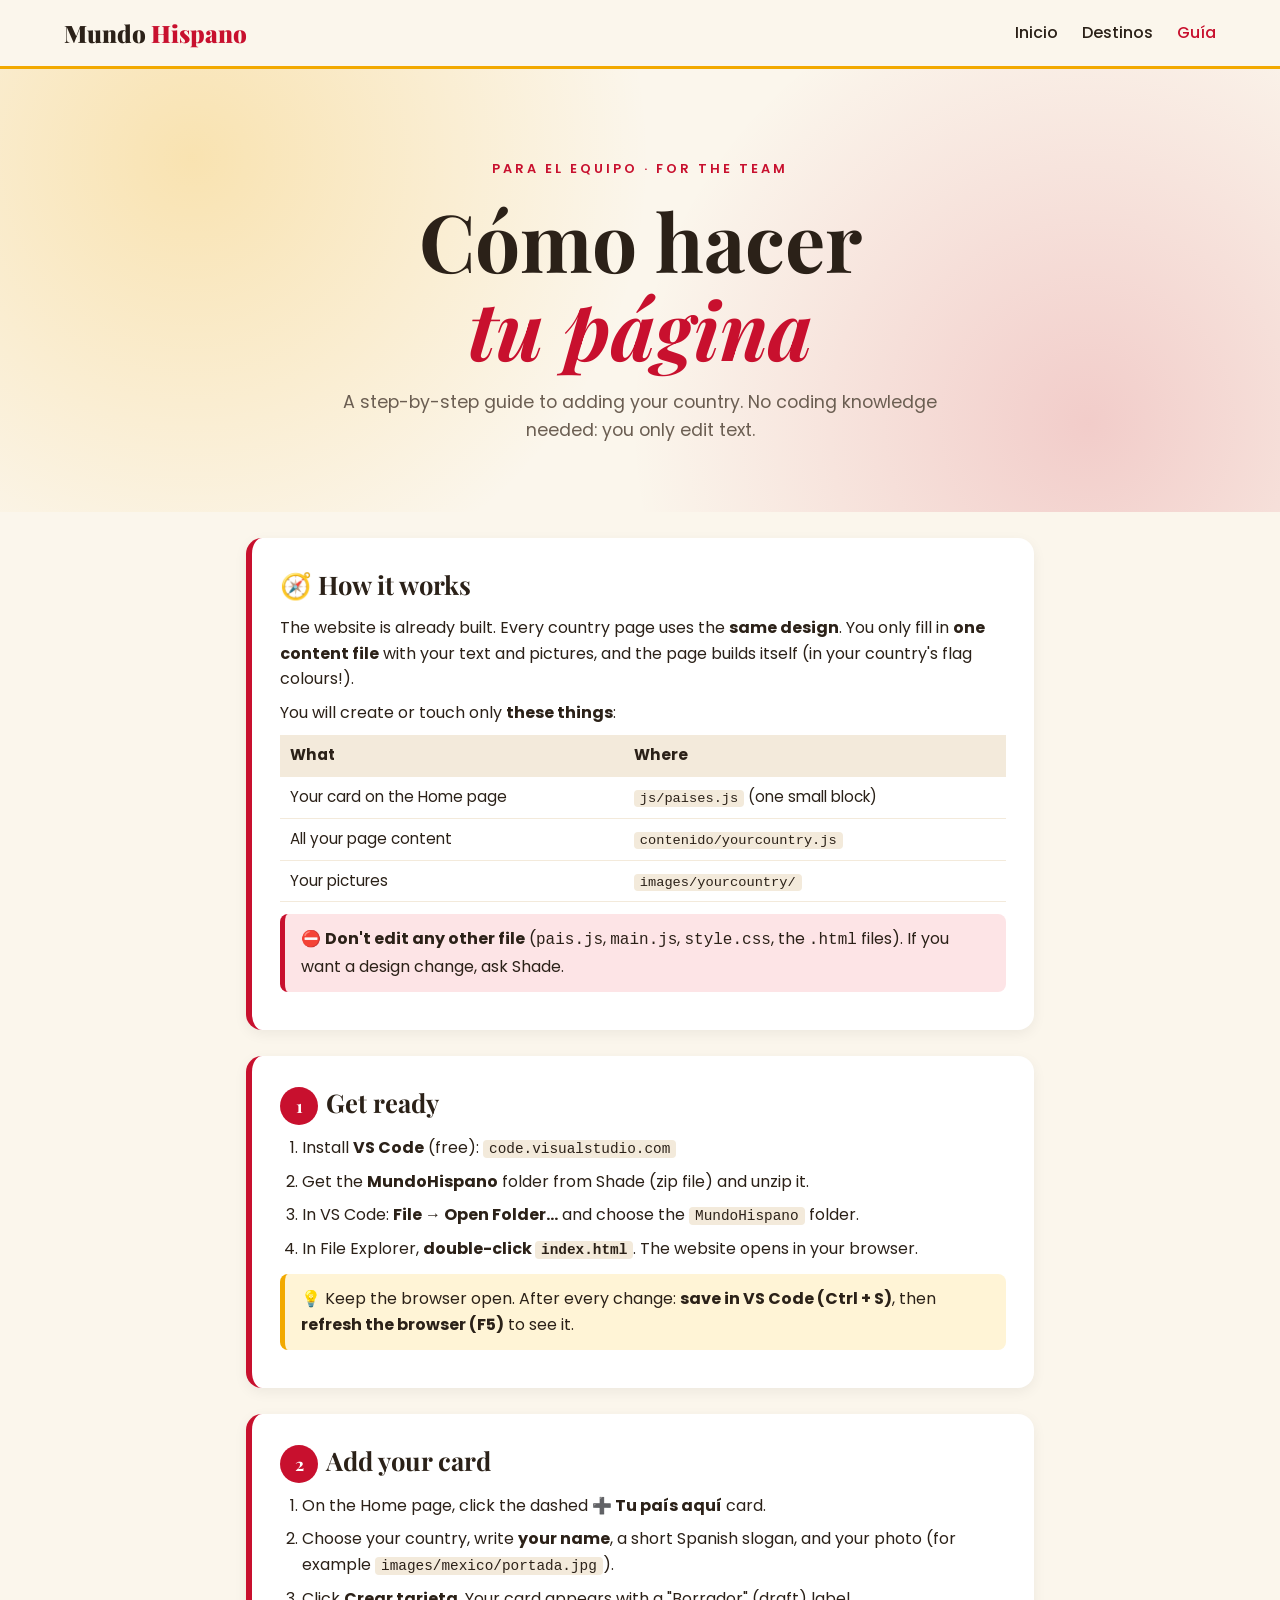
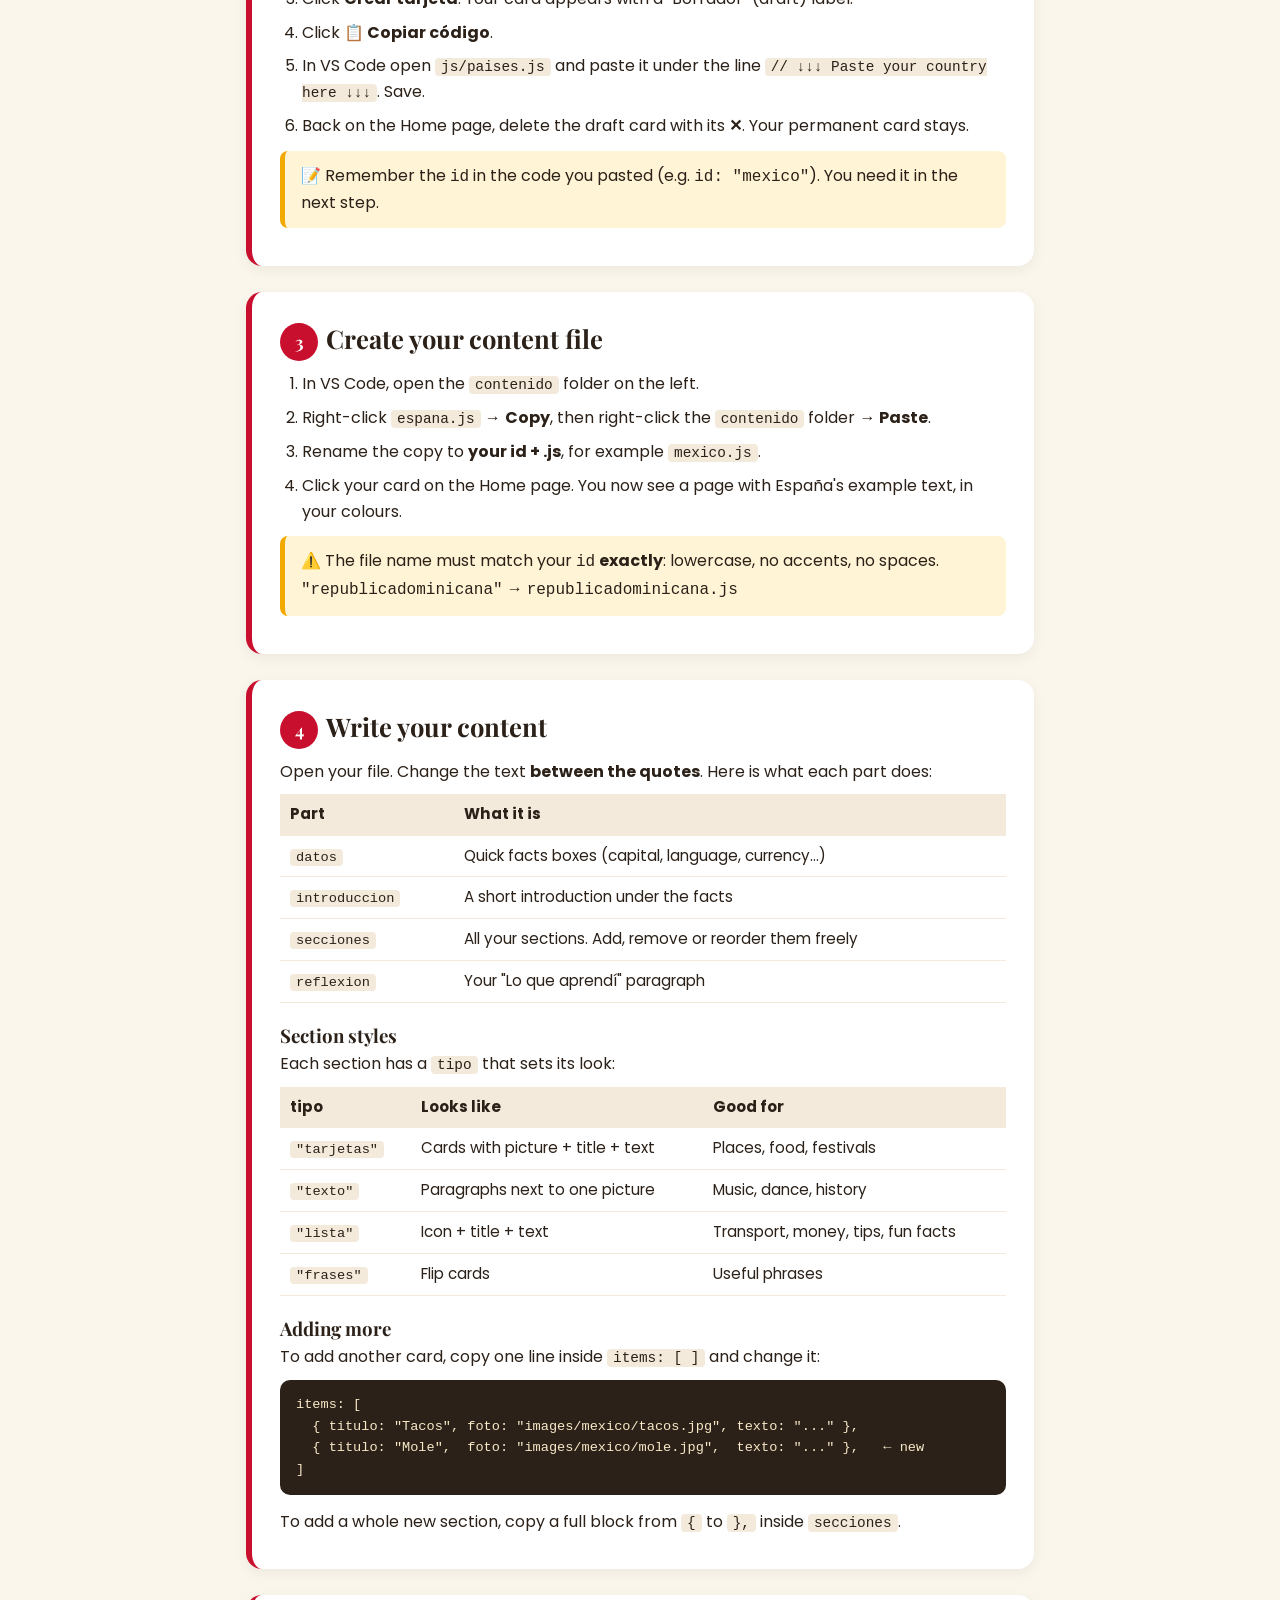
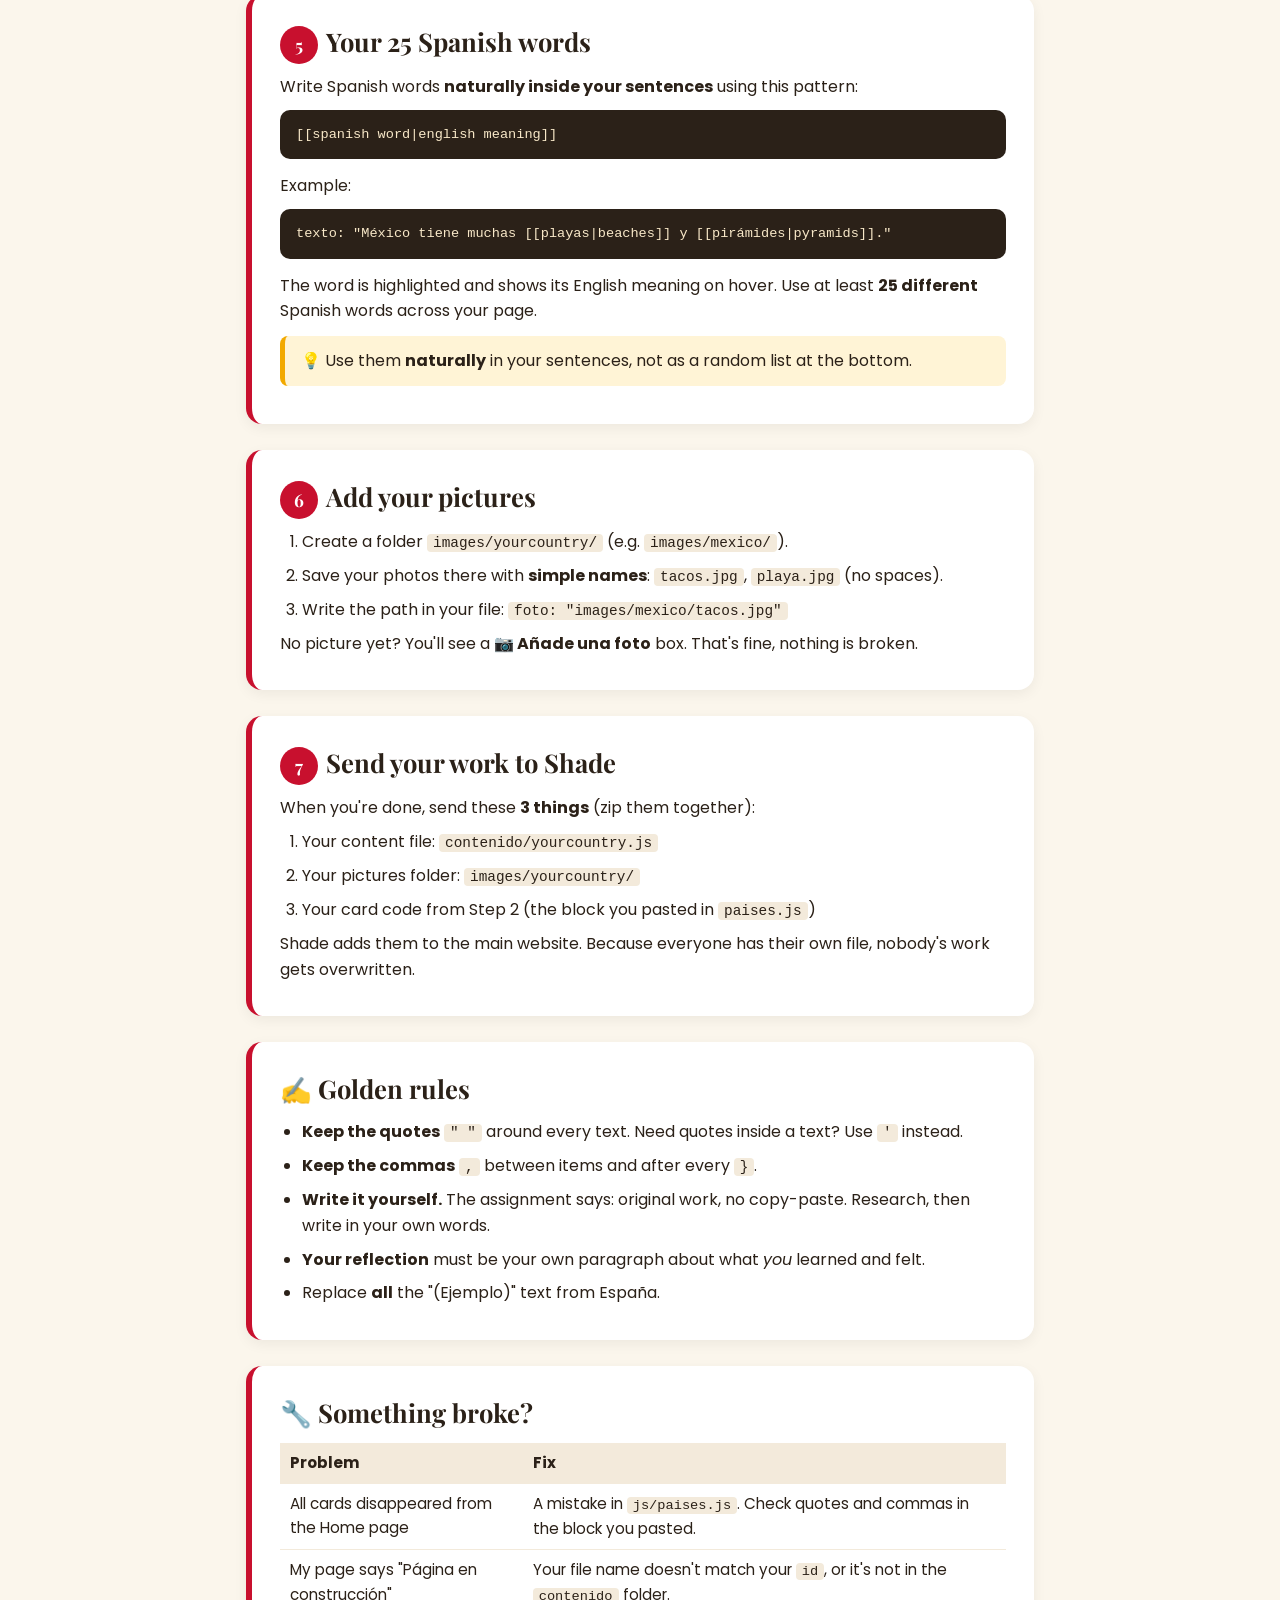
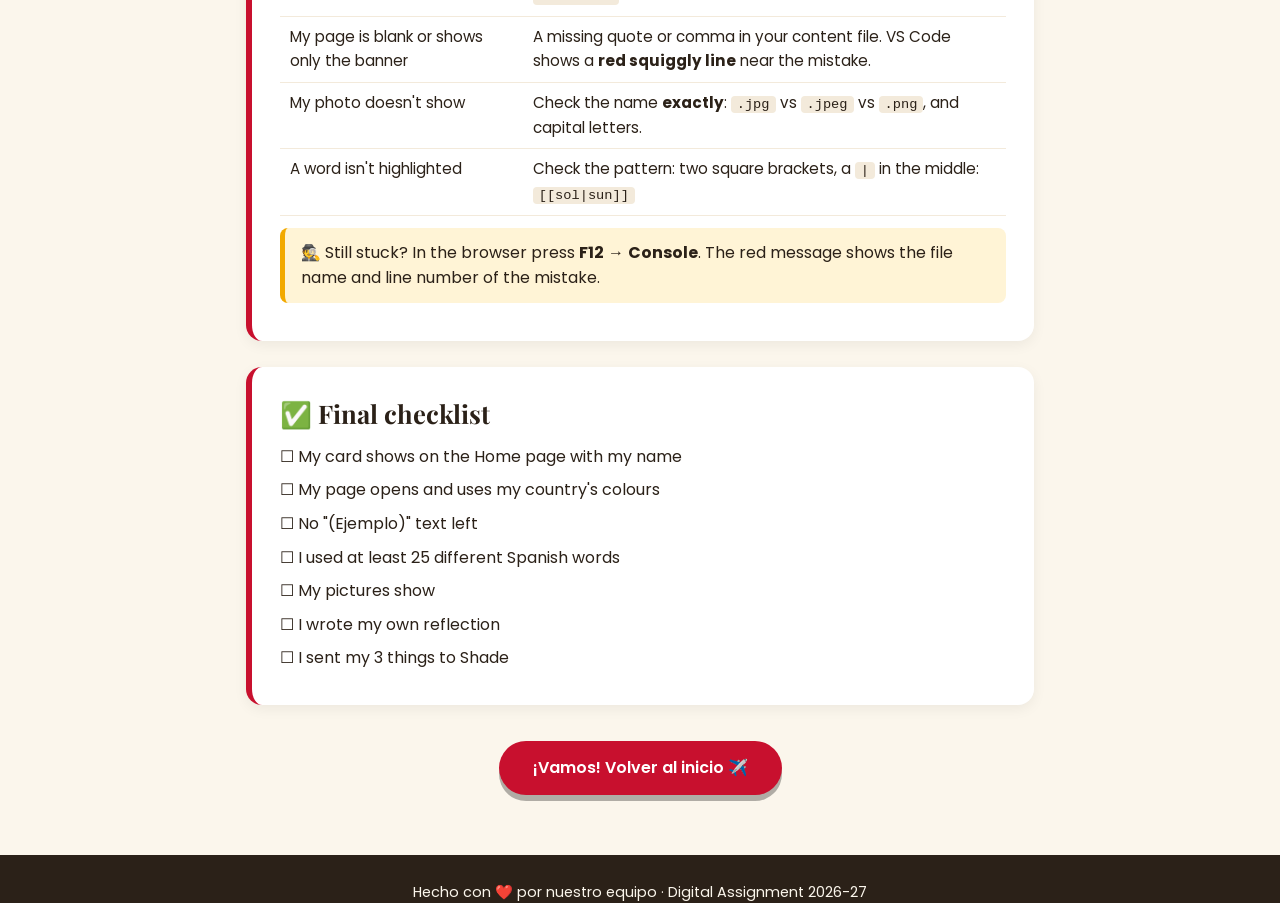
==== guia.html @ 4170eb15 "Add files via upload" ====
<!DOCTYPE html>
<html lang="es">
<head>
  <meta charset="UTF-8">
  <meta name="viewport" content="width=device-width, initial-scale=1.0">
  <title>Guía del Equipo · Mundo Hispano</title>

  <link rel="preconnect" href="https://fonts.googleapis.com">
  <link href="https://fonts.googleapis.com/css2?family=Playfair+Display:wght@700;900&family=Poppins:wght@400;500;600&display=swap" rel="stylesheet">
  <link rel="stylesheet" href="css/style.css">

  <!-- Styles used only on this guide page -->
  <style>
    .guia { max-width: 820px; margin: 0 auto; padding: 0 16px 60px; }
    .paso { background: white; border-radius: var(--radio); padding: 26px 28px; margin-top: 26px;
            border-left: 6px solid var(--rojo); box-shadow: 0 4px 14px rgba(0,0,0,.06); }
    .paso h2 { font-size: 1.6rem; margin-bottom: 10px; }
    .paso h2 .num { display: inline-flex; width: 38px; height: 38px; border-radius: 50%; margin-right: 8px;
                    background: var(--rojo); color: white; align-items: center; justify-content: center; font-size: 1.1rem; }
    .paso p, .paso li { margin-bottom: 8px; }
    .paso ol, .paso ul { padding-left: 22px; }
    pre { background: var(--tinta); color: #f8e8c8; padding: 14px 16px; border-radius: 10px;
          overflow-x: auto; font-size: .85rem; margin: 10px 0 14px; }
    code { font-family: Consolas, monospace; }
    p code, li code, td code { background: var(--papel-2); padding: 1px 6px; border-radius: 4px; font-size: .9em; }
    .aviso { background: #fff4d6; border-left: 5px solid var(--oro); padding: 12px 16px; border-radius: 8px; margin: 12px 0; }
    .peligro { background: #fde4e6; border-left: 5px solid var(--rojo); padding: 12px 16px; border-radius: 8px; margin: 12px 0; }
    table { width: 100%; border-collapse: collapse; margin: 10px 0; font-size: .95rem; }
    th, td { text-align: left; padding: 8px 10px; border-bottom: 1px solid var(--papel-2); vertical-align: top; }
    th { background: var(--papel-2); }
    .check li { list-style: none; margin-left: -22px; }
  </style>
</head>
<body>

  <header class="site-header">
    <a href="index.html" class="logo">Mundo <span>Hispano</span></a>
    <nav>
      <a href="index.html">Inicio</a>
      <a href="index.html#destinos">Destinos</a>
      <a href="guia.html" class="active">Guía</a>
    </nav>
  </header>

  <section class="hero" style="padding-bottom:40px">
    <p class="hero-tag">Para el equipo · For the team</p>
    <h1>Cómo hacer <br><em>tu página</em></h1>
    <p class="hero-text">A step-by-step guide to adding your country.
      No coding knowledge needed: you only edit text.</p>
  </section>

  <div class="guia">

    <!-- ===== THE BIG PICTURE ===== -->
    <div class="paso">
      <h2>🧭 How it works</h2>
      <p>The website is already built. Every country page uses the <b>same design</b>.
         You only fill in <b>one content file</b> with your text and pictures, and the page builds itself
         (in your country's flag colours!).</p>
      <p>You will create or touch only <b>these things</b>:</p>
      <table>
        <tr><th>What</th><th>Where</th></tr>
        <tr><td>Your card on the Home page</td><td><code>js/paises.js</code> (one small block)</td></tr>
        <tr><td>All your page content</td><td><code>contenido/yourcountry.js</code></td></tr>
        <tr><td>Your pictures</td><td><code>images/yourcountry/</code></td></tr>
      </table>
      <div class="peligro">⛔ <b>Don't edit any other file</b> (<code>pais.js</code>, <code>main.js</code>, <code>style.css</code>, the <code>.html</code> files).
        If you want a design change, ask Shade.</div>
    </div>

    <!-- ===== STEP 1 ===== -->
    <div class="paso">
      <h2><span class="num">1</span>Get ready</h2>
      <ol>
        <li>Install <b>VS Code</b> (free): <code>code.visualstudio.com</code></li>
        <li>Get the <b>MundoHispano</b> folder from Shade (zip file) and unzip it.</li>
        <li>In VS Code: <b>File → Open Folder…</b> and choose the <code>MundoHispano</code> folder.</li>
        <li>In File Explorer, <b>double-click <code>index.html</code></b>. The website opens in your browser.</li>
      </ol>
      <div class="aviso">💡 Keep the browser open. After every change: <b>save in VS Code (Ctrl + S)</b>,
        then <b>refresh the browser (F5)</b> to see it.</div>
    </div>

    <!-- ===== STEP 2 ===== -->
    <div class="paso">
      <h2><span class="num">2</span>Add your card</h2>
      <ol>
        <li>On the Home page, click the dashed <b>➕ Tu país aquí</b> card.</li>
        <li>Choose your country, write <b>your name</b>, a short Spanish slogan, and your photo
          (for example <code>images/mexico/portada.jpg</code>).</li>
        <li>Click <b>Crear tarjeta</b>. Your card appears with a "Borrador" (draft) label.</li>
        <li>Click <b>📋 Copiar código</b>.</li>
        <li>In VS Code open <code>js/paises.js</code> and paste it under the line
          <code>// ↓↓↓ Paste your country here ↓↓↓</code>. Save.</li>
        <li>Back on the Home page, delete the draft card with its <b>✕</b>. Your permanent card stays.</li>
      </ol>
      <div class="aviso">📝 Remember the <code>id</code> in the code you pasted (e.g. <code>id: "mexico"</code>).
        You need it in the next step.</div>
    </div>

    <!-- ===== STEP 3 ===== -->
    <div class="paso">
      <h2><span class="num">3</span>Create your content file</h2>
      <ol>
        <li>In VS Code, open the <code>contenido</code> folder on the left.</li>
        <li>Right-click <code>espana.js</code> → <b>Copy</b>, then right-click the <code>contenido</code> folder → <b>Paste</b>.</li>
        <li>Rename the copy to <b>your id + .js</b>, for example <code>mexico.js</code>.</li>
        <li>Click your card on the Home page. You now see a page with España's example text, in your colours.</li>
      </ol>
      <div class="aviso">⚠️ The file name must match your <code>id</code> <b>exactly</b>: lowercase, no accents, no spaces.
        <code>"republicadominicana"</code> → <code>republicadominicana.js</code></div>
    </div>

    <!-- ===== STEP 4 ===== -->
    <div class="paso">
      <h2><span class="num">4</span>Write your content</h2>
      <p>Open your file. Change the text <b>between the quotes</b>. Here is what each part does:</p>
      <table>
        <tr><th>Part</th><th>What it is</th></tr>
        <tr><td><code>datos</code></td><td>Quick facts boxes (capital, language, currency…)</td></tr>
        <tr><td><code>introduccion</code></td><td>A short introduction under the facts</td></tr>
        <tr><td><code>secciones</code></td><td>All your sections. Add, remove or reorder them freely</td></tr>
        <tr><td><code>reflexion</code></td><td>Your "Lo que aprendí" paragraph</td></tr>
      </table>

      <h3 style="margin-top:18px">Section styles</h3>
      <p>Each section has a <code>tipo</code> that sets its look:</p>
      <table>
        <tr><th>tipo</th><th>Looks like</th><th>Good for</th></tr>
        <tr><td><code>"tarjetas"</code></td><td>Cards with picture + title + text</td><td>Places, food, festivals</td></tr>
        <tr><td><code>"texto"</code></td><td>Paragraphs next to one picture</td><td>Music, dance, history</td></tr>
        <tr><td><code>"lista"</code></td><td>Icon + title + text</td><td>Transport, money, tips, fun facts</td></tr>
        <tr><td><code>"frases"</code></td><td>Flip cards</td><td>Useful phrases</td></tr>
      </table>

      <h3 style="margin-top:18px">Adding more</h3>
      <p>To add another card, copy one line inside <code>items: [ ]</code> and change it:</p>
<pre><code>items: [
  { titulo: "Tacos", foto: "images/mexico/tacos.jpg", texto: "..." },
  { titulo: "Mole",  foto: "images/mexico/mole.jpg",  texto: "..." },   ← new
]</code></pre>
      <p>To add a whole new section, copy a full block from <code>{</code> to <code>},</code> inside <code>secciones</code>.</p>
    </div>

    <!-- ===== STEP 5 ===== -->
    <div class="paso">
      <h2><span class="num">5</span>Your 25 Spanish words</h2>
      <p>Write Spanish words <b>naturally inside your sentences</b> using this pattern:</p>
<pre><code>[[spanish word|english meaning]]</code></pre>
      <p>Example:</p>
<pre><code>texto: "México tiene muchas [[playas|beaches]] y [[pirámides|pyramids]]."</code></pre>
      <p>The word is highlighted and shows its English meaning on hover.
         Use at least <b>25 different</b> Spanish words across your page.</p>
      <div class="aviso">💡 Use them <b>naturally</b> in your sentences, not as a random list at the bottom.</div>
    </div>

    <!-- ===== STEP 6 ===== -->
    <div class="paso">
      <h2><span class="num">6</span>Add your pictures</h2>
      <ol>
        <li>Create a folder <code>images/yourcountry/</code> (e.g. <code>images/mexico/</code>).</li>
        <li>Save your photos there with <b>simple names</b>: <code>tacos.jpg</code>, <code>playa.jpg</code> (no spaces).</li>
        <li>Write the path in your file: <code>foto: "images/mexico/tacos.jpg"</code></li>
      </ol>
      <p>No picture yet? You'll see a <b>📷 Añade una foto</b> box. That's fine, nothing is broken.</p>
    </div>

    <!-- ===== STEP 7 ===== -->
    <div class="paso">
      <h2><span class="num">7</span>Send your work to Shade</h2>
      <p>When you're done, send these <b>3 things</b> (zip them together):</p>
      <ol>
        <li>Your content file: <code>contenido/yourcountry.js</code></li>
        <li>Your pictures folder: <code>images/yourcountry/</code></li>
        <li>Your card code from Step 2 (the block you pasted in <code>paises.js</code>)</li>
      </ol>
      <p>Shade adds them to the main website. Because everyone has their own file, nobody's work gets overwritten.</p>
    </div>

    <!-- ===== RULES ===== -->
    <div class="paso">
      <h2>✍️ Golden rules</h2>
      <ul>
        <li><b>Keep the quotes</b> <code>" "</code> around every text. Need quotes inside a text? Use <code>'</code> instead.</li>
        <li><b>Keep the commas</b> <code>,</code> between items and after every <code>}</code>.</li>
        <li><b>Write it yourself.</b> The assignment says: original work, no copy-paste. Research, then write in your own words.</li>
        <li><b>Your reflection</b> must be your own paragraph about what <i>you</i> learned and felt.</li>
        <li>Replace <b>all</b> the "(Ejemplo)" text from España.</li>
      </ul>
    </div>

    <!-- ===== TROUBLESHOOTING ===== -->
    <div class="paso">
      <h2>🔧 Something broke?</h2>
      <table>
        <tr><th>Problem</th><th>Fix</th></tr>
        <tr><td>All cards disappeared from the Home page</td>
            <td>A mistake in <code>js/paises.js</code>. Check quotes and commas in the block you pasted.</td></tr>
        <tr><td>My page says "Página en construcción"</td>
            <td>Your file name doesn't match your <code>id</code>, or it's not in the <code>contenido</code> folder.</td></tr>
        <tr><td>My page is blank or shows only the banner</td>
            <td>A missing quote or comma in your content file. VS Code shows a <b>red squiggly line</b> near the mistake.</td></tr>
        <tr><td>My photo doesn't show</td>
            <td>Check the name <b>exactly</b>: <code>.jpg</code> vs <code>.jpeg</code> vs <code>.png</code>, and capital letters.</td></tr>
        <tr><td>A word isn't highlighted</td>
            <td>Check the pattern: two square brackets, a <code>|</code> in the middle: <code>[[sol|sun]]</code></td></tr>
      </table>
      <div class="aviso">🕵️ Still stuck? In the browser press <b>F12</b> → <b>Console</b>. The red message shows
        the file name and line number of the mistake.</div>
    </div>

    <!-- ===== CHECKLIST ===== -->
    <div class="paso">
      <h2>✅ Final checklist</h2>
      <ul class="check">
        <li>☐ My card shows on the Home page with my name</li>
        <li>☐ My page opens and uses my country's colours</li>
        <li>☐ No "(Ejemplo)" text left</li>
        <li>☐ I used at least 25 different Spanish words</li>
        <li>☐ My pictures show</li>
        <li>☐ I wrote my own reflection</li>
        <li>☐ I sent my 3 things to Shade</li>
      </ul>
    </div>

    <p style="text-align:center;margin-top:36px">
      <a class="btn" href="index.html">¡Vamos! Volver al inicio ✈️</a>
    </p>
  </div>

  <footer class="site-footer">
    <p>Hecho con ❤️ por nuestro equipo · Digital Assignment 2026-27</p>
  </footer>
</body>
</html>
---- css/style.css ----
/* ============================================================
   SHARED DESIGN: every page uses this file
   Change a colour here and it changes everywhere.
   ============================================================ */
:root {
  --rojo: #c8102e;      /* red */
  --oro: #f2a900;       /* gold */
  --papel: #fbf6ec;     /* cream "paper" background */
  --papel-2: #f3eadb;
  --tinta: #2b2118;     /* dark "ink" text */
  --gris: #6b5e52;
  --radio: 16px;        /* rounded corners */
}

* { box-sizing: border-box; margin: 0; padding: 0; }

body {
  font-family: "Poppins", sans-serif;
  background: var(--papel);
  color: var(--tinta);
  line-height: 1.6;
}

h1, h2, h3 { font-family: "Playfair Display", serif; }

/* ---------- Header + menu ---------- */
.site-header {
  position: sticky; top: 0; z-index: 10;
  display: flex; justify-content: space-between; align-items: center;
  flex-wrap: wrap; gap: 8px;
  padding: 14px 5%;
  background: rgba(251, 246, 236, 0.92);
  backdrop-filter: blur(6px);
  border-bottom: 3px solid var(--oro);
}
.logo { font-family: "Playfair Display", serif; font-size: 1.5rem; font-weight: 900;
        color: var(--tinta); text-decoration: none; }
.logo span { color: var(--rojo); }
nav a { margin-left: 20px; color: var(--tinta); text-decoration: none; font-weight: 500; }
nav a:hover, nav a.active { color: var(--rojo); }

/* ---------- Hero ---------- */
.hero {
  text-align: center;
  padding: 90px 5% 70px;
  background:
    radial-gradient(circle at 15% 20%, rgba(242,169,0,.25), transparent 40%),
    radial-gradient(circle at 85% 80%, rgba(200,16,46,.18), transparent 40%);
}
.hero-tag { text-transform: uppercase; letter-spacing: 3px; color: var(--rojo); font-size: .8rem; font-weight: 600; }
.hero h1 { font-size: clamp(2.5rem, 7vw, 5rem); line-height: 1.1; margin: 16px 0; }
.hero h1 em { color: var(--rojo); }
.hero-text { max-width: 600px; margin: 0 auto 28px; font-size: 1.1rem; color: var(--gris); }
.hint { margin-top: 18px; font-size: .85rem; color: var(--gris); }

.btn {
  display: inline-block; padding: 14px 34px;
  background: var(--rojo); color: white; text-decoration: none;
  border-radius: 50px; font-weight: 600;
  box-shadow: 0 6px 0 rgba(0,0,0,.3);
  transition: transform .15s;
}
.btn:hover { transform: translateY(-3px); }

/* ---------- Sections ---------- */
.section { padding: 70px 5%; text-align: center; }
.section-alt { background: var(--papel-2); }
.section h2 { font-size: 2.3rem; }
.section-sub { color: var(--gris); margin-bottom: 40px; }

/* ---------- Country cards ---------- */
.card-grid {
  display: grid; gap: 28px;
  grid-template-columns: repeat(auto-fill, minmax(240px, 1fr));
  max-width: 1150px; margin: 0 auto;
}
.card {
  background: white; border-radius: var(--radio); overflow: hidden;
  text-decoration: none; color: var(--tinta); text-align: left;
  box-shadow: 0 6px 20px rgba(0,0,0,.08);
  transition: transform .25s, box-shadow .25s;
}
.card:nth-child(odd)  { transform: rotate(-1deg); }  /* postcard tilt */
.card:nth-child(even) { transform: rotate(1deg); }
.card:hover { transform: rotate(0) translateY(-8px); box-shadow: 0 14px 30px rgba(0,0,0,.15); }
.card-img { height: 170px; background-size: cover; background-position: center; position: relative; background-color: var(--oro); }
.flag { position: absolute; bottom: -16px; right: 16px; width: 48px; border-radius: 4px; border: 3px solid white; }
.card-body { padding: 22px 18px 18px; }
.card-body h3 { font-size: 1.5rem; }
.card-body p { color: var(--gris); }
.author { display: inline-block; margin-top: 10px; font-size: .8rem; background: var(--papel-2); padding: 3px 10px; border-radius: 20px; }

.card-add {
  display: flex; flex-direction: column; align-items: center; justify-content: center;
  text-align: center; padding: 30px; min-height: 300px;
  background: transparent; box-shadow: none;
  border: 3px dashed var(--oro); color: var(--gris);
}
.card-add { font: inherit; cursor: pointer; transform: none !important; }
.card-add:hover { background: rgba(242,169,0,.08); box-shadow: none; }

/* Draft cards (added with the ➕ form, not yet pasted into paises.js) */
.draft-tag { position: absolute; top: 10px; left: 10px; background: var(--oro); color: var(--tinta);
             font-size: .75rem; font-weight: 600; padding: 3px 10px; border-radius: 20px; }
.draft-delete { position: absolute; top: 8px; right: 8px; width: 28px; height: 28px; border: none;
                border-radius: 50%; background: white; cursor: pointer; font-weight: 700; }
.draft-delete:hover { background: var(--rojo); color: white; }

/* ---------- Pop-up form ---------- */
.modal-fondo { position: fixed; inset: 0; z-index: 50; background: rgba(43,33,24,.55);
               display: flex; align-items: center; justify-content: center; padding: 16px; }
.modal { position: relative; background: var(--papel); border-radius: var(--radio); padding: 30px;
         width: 100%; max-width: 440px; max-height: 90vh; overflow-y: auto; text-align: left;
         border-top: 6px solid var(--rojo); }
.modal h2 { font-size: 1.8rem; }
.modal .section-sub { margin-bottom: 18px; }
.modal-cerrar { position: absolute; top: 12px; right: 14px; border: none; background: none;
                font-size: 1.3rem; cursor: pointer; }
.modal label { display: block; font-size: .85rem; font-weight: 600; margin-bottom: 14px; }
.modal input, .modal select, .modal textarea {
  display: block; width: 100%; margin-top: 5px; padding: 10px 12px; font: inherit; font-weight: 400;
  border: 2px solid var(--papel-2); border-radius: 10px; background: white; }
.modal input:focus, .modal select:focus { outline: none; border-color: var(--oro); }
.modal input.error { border-color: var(--rojo); }
.modal .btn { border: none; cursor: pointer; font: inherit; font-weight: 600; width: 100%; margin-top: 6px; }
.modal textarea { height: 150px; font-family: Consolas, monospace; font-size: .8rem; margin: 10px 0; }
.ok { font-size: .9rem; margin-top: 16px; }
.card-add span { font-size: 2.5rem; }
.card-add code { background: var(--papel-2); padding: 2px 6px; border-radius: 4px; }

/* ---------- Feature boxes ---------- */
.feature-grid { display: flex; flex-wrap: wrap; justify-content: center; gap: 20px; }
.feature { background: white; border-radius: var(--radio); padding: 24px; width: 170px; }
.feature span { font-size: 2.2rem; }

/* ---------- Team ---------- */
.team-grid { display: flex; flex-wrap: wrap; justify-content: center; gap: 24px; }
.member { width: 160px; }
.avatar {
  width: 80px; height: 80px; margin: 0 auto 10px; border-radius: 50%;
  background: var(--rojo); color: white; font-size: 2rem; font-weight: 700;
  display: flex; align-items: center; justify-content: center;
  border: 4px solid var(--oro);
}
.member img { width: 20px; vertical-align: middle; }

/* ---------- Spanish word tooltips ---------- */
.es {
  position: relative; cursor: help;
  border-bottom: 2px dotted var(--rojo); color: var(--rojo); font-weight: 500;
}
.es::after {
  content: attr(data-en);              /* shows the English word */
  position: absolute; left: 50%; bottom: 130%;
  transform: translateX(-50%) scale(.8);
  background: var(--tinta); color: white;
  padding: 4px 10px; border-radius: 6px; font-size: .8rem; white-space: nowrap;
  opacity: 0; pointer-events: none; transition: .2s;
}
.es:hover::after, .es.show::after { opacity: 1; transform: translateX(-50%) scale(1); }

/* ============================================================
   COUNTRY PAGE
   ============================================================ */
.pais-hero {
  position: relative; min-height: 420px; display: flex; align-items: flex-end;
  background-size: cover; background-position: center; background-color: var(--rojo);
}
.pais-hero::before {   /* dark fade so the white text is readable */
  content: ""; position: absolute; inset: 0;
  background: linear-gradient(to top, rgba(0,0,0,.75), rgba(0,0,0,.1));
}
.pais-hero-in { position: relative; padding: 40px 5%; color: white; }
.pais-hero h1 { font-size: clamp(2.8rem, 8vw, 5rem); line-height: 1; }
.pais-hero p { font-size: 1.2rem; margin: 8px 0 16px; }
.pais-flag { width: 72px; border-radius: 6px; border: 3px solid white; margin-bottom: 12px; }
.autor-badge { background: var(--oro); color: var(--tinta); padding: 6px 16px; border-radius: 30px; font-weight: 600; }

/* Quick facts */
.datos { display: flex; flex-wrap: wrap; justify-content: center; gap: 14px;
         padding: 0 5%; margin-top: -30px; position: relative; }
.dato { background: white; border-radius: var(--radio); padding: 14px 20px; min-width: 130px;
        text-align: center; box-shadow: 0 6px 18px rgba(0,0,0,.1); border-bottom: 4px solid var(--rojo); }
.dato span { font-size: 1.6rem; display: block; }
.dato small { color: var(--gris); display: block; }

.intro { max-width: 760px; margin: 40px auto 0; padding: 0 16px; font-size: 1.1rem; text-align: center; }

/* Section menu chips */
.chips { position: sticky; top: 62px; z-index: 5; display: flex; gap: 8px; overflow-x: auto;
         padding: 14px 5%; margin-top: 30px; background: var(--papel); border-bottom: 1px solid var(--papel-2); }
.chips a { flex: none; padding: 6px 14px; border-radius: 30px; background: white; color: var(--tinta);
           text-decoration: none; font-size: .9rem; border: 2px solid var(--papel-2); }
.chips a:hover { border-color: var(--rojo); color: var(--rojo); }
.section[id] { scroll-margin-top: 130px; }

/* Picture box with placeholder */
.foto { position: relative; background: linear-gradient(135deg, var(--rojo), var(--oro));
        min-height: 180px; border-radius: 12px; overflow: hidden; }
.foto::before { content: "📷 Añade una foto"; position: absolute; inset: 0; display: flex;
                align-items: center; justify-content: center; color: white; font-weight: 600; }
.foto img { position: relative; display: block; width: 100%; height: 100%; min-height: 180px; object-fit: cover; }

/* Style: tarjetas */
.mini-grid { display: grid; gap: 24px; max-width: 1100px; margin: 0 auto;
             grid-template-columns: repeat(auto-fill, minmax(250px, 1fr)); text-align: left; }
.mini-card { background: white; border-radius: var(--radio); overflow: hidden; box-shadow: 0 6px 18px rgba(0,0,0,.08); }
.mini-card .foto { border-radius: 0; height: 180px; }
.mini-body { padding: 16px 18px 20px; }
.mini-body h3 { color: var(--rojo); margin-bottom: 6px; }

/* Style: texto */
.texto-foto { display: grid; grid-template-columns: 1fr 1fr; gap: 30px; align-items: center;
              max-width: 1000px; margin: 0 auto; text-align: left; }
.texto-foto p { margin-bottom: 12px; }
.texto-foto .foto { min-height: 280px; }

/* Style: lista */
.tips { display: grid; gap: 16px; max-width: 1000px; margin: 0 auto; text-align: left;
        grid-template-columns: repeat(auto-fill, minmax(280px, 1fr)); }
.tip { display: flex; gap: 14px; background: white; padding: 18px; border-radius: var(--radio);
       border-left: 5px solid var(--oro); }
.tip-icono { font-size: 1.8rem; }
.tip h3 { font-size: 1.15rem; }

/* Style: frases (flip cards) */
.flip-grid { display: grid; gap: 18px; max-width: 900px; margin: 16px auto 0;
             grid-template-columns: repeat(auto-fill, minmax(180px, 1fr)); }
.flip { height: 130px; perspective: 800px; cursor: pointer; }
.flip-in { position: relative; width: 100%; height: 100%; transition: transform .5s; transform-style: preserve-3d; }
.flip.girada .flip-in { transform: rotateY(180deg); }
.flip-front, .flip-back { position: absolute; inset: 0; display: flex; align-items: center; justify-content: center;
  padding: 12px; border-radius: var(--radio); backface-visibility: hidden; font-weight: 600; font-size: 1.15rem; }
.flip-front { background: var(--rojo); color: white; font-family: "Playfair Display", serif; font-size: 1.35rem; }
.flip-back { background: white; color: var(--tinta); border: 3px solid var(--oro); transform: rotateY(180deg); }

/* Reflection */
.reflexion { max-width: 720px; margin: 0 auto; background: white; padding: 30px; border-radius: var(--radio);
             text-align: left; font-size: 1.05rem; border-top: 5px solid var(--rojo); }
.firma { text-align: right; font-family: "Playfair Display", serif; font-size: 1.2rem; color: var(--rojo); margin-top: 12px; }

@media (max-width: 700px) {
  .texto-foto { grid-template-columns: 1fr; }
  .chips { top: 100px; }
}

/* ---------- Footer ---------- */
.site-footer { background: var(--tinta); color: var(--papel); text-align: center; padding: 26px; font-size: .9rem; }

/* ---------- Phones ---------- */
@media (max-width: 600px) {
  nav a { margin-left: 12px; }
  .section { padding: 50px 16px; }
}
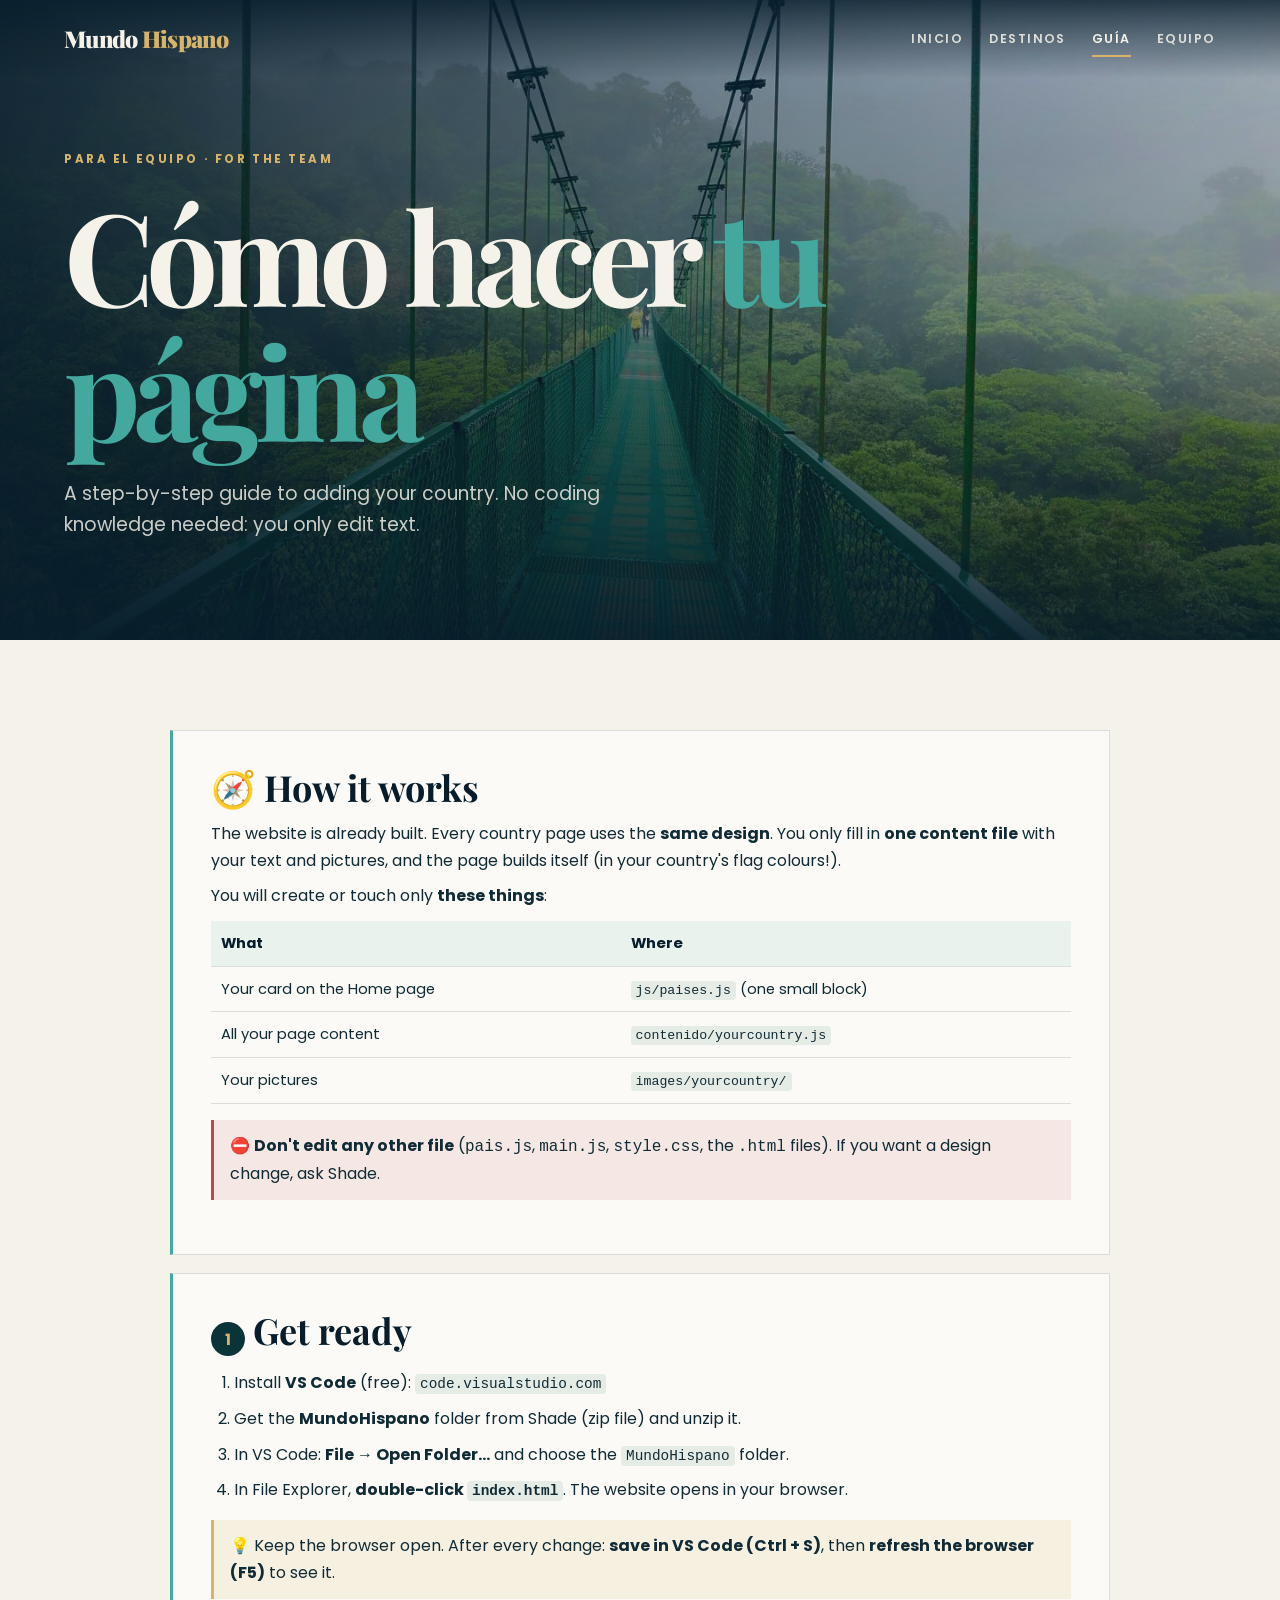
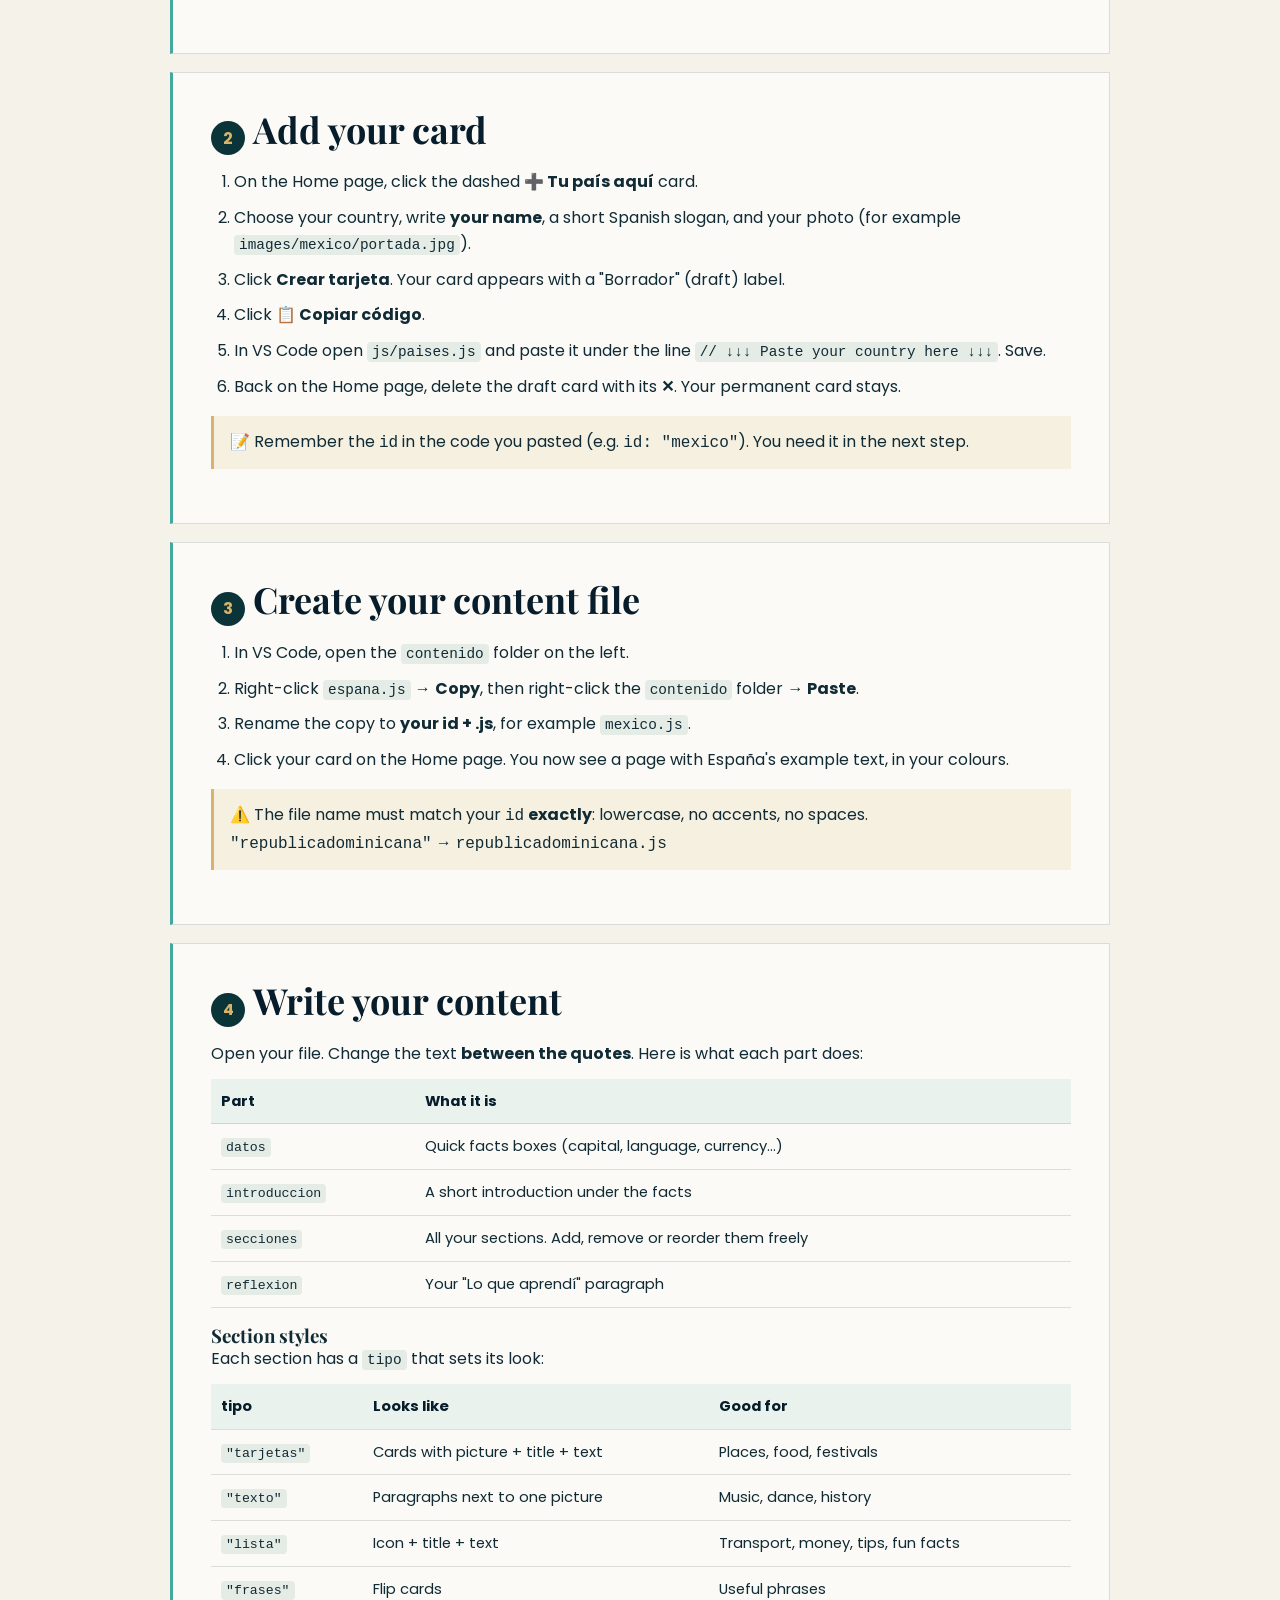
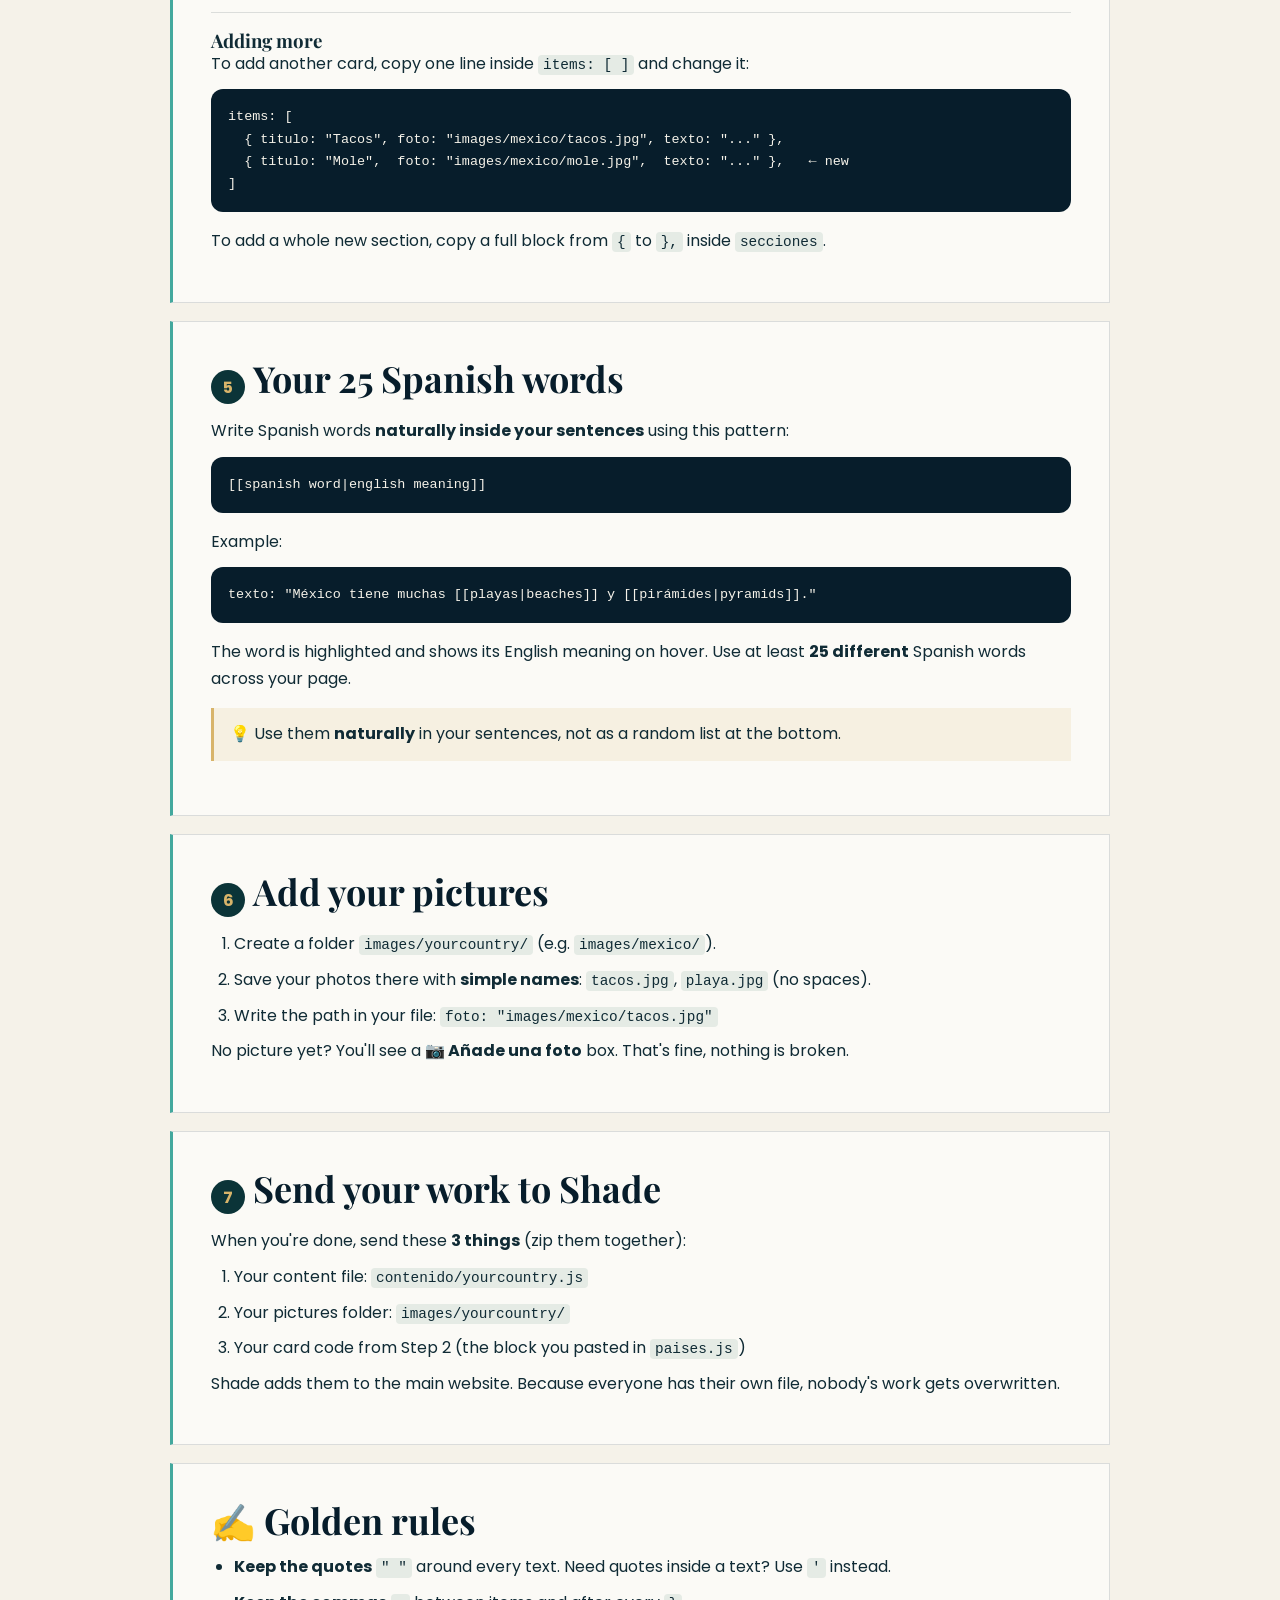
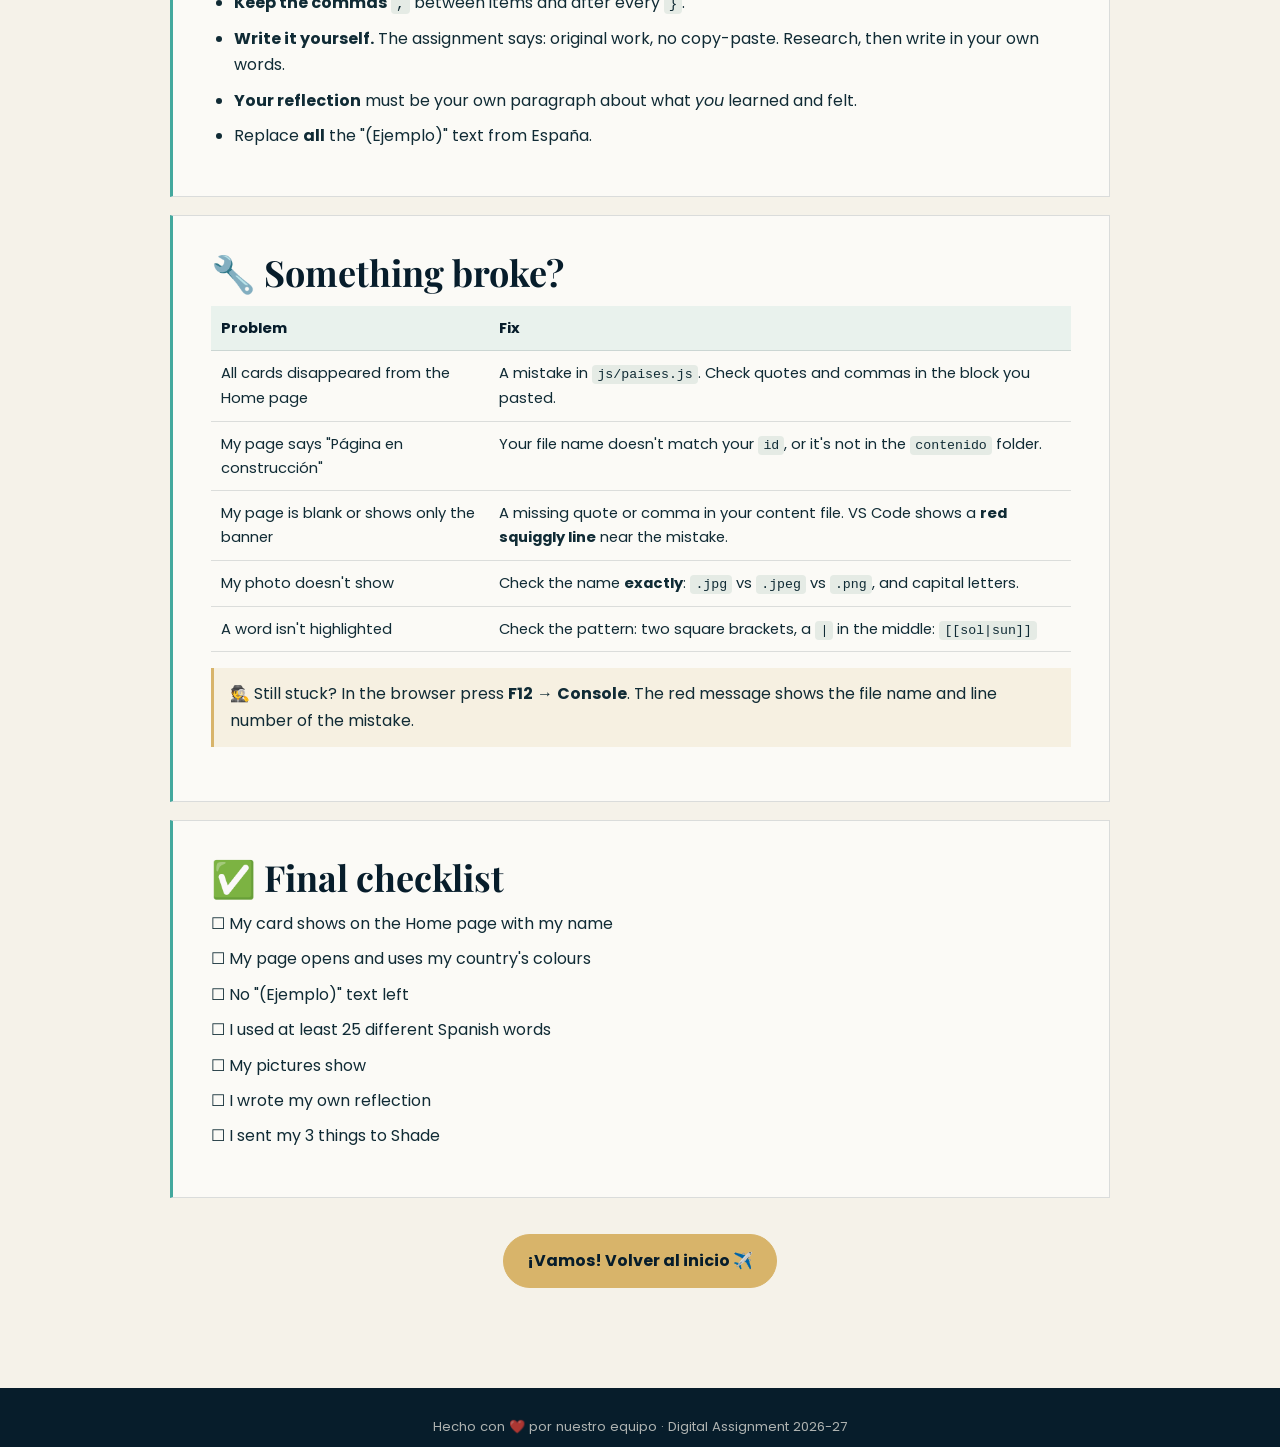
==== commit e1216f08: "Improve Spanish-DA travel website design" ====
--- a/guia.html
+++ b/guia.html
@@ -9,44 +9,27 @@
   <link href="https://fonts.googleapis.com/css2?family=Playfair+Display:wght@700;900&family=Poppins:wght@400;500;600&display=swap" rel="stylesheet">
   <link rel="stylesheet" href="css/style.css">
 
-  <!-- Styles used only on this guide page -->
-  <style>
-    .guia { max-width: 820px; margin: 0 auto; padding: 0 16px 60px; }
-    .paso { background: white; border-radius: var(--radio); padding: 26px 28px; margin-top: 26px;
-            border-left: 6px solid var(--rojo); box-shadow: 0 4px 14px rgba(0,0,0,.06); }
-    .paso h2 { font-size: 1.6rem; margin-bottom: 10px; }
-    .paso h2 .num { display: inline-flex; width: 38px; height: 38px; border-radius: 50%; margin-right: 8px;
-                    background: var(--rojo); color: white; align-items: center; justify-content: center; font-size: 1.1rem; }
-    .paso p, .paso li { margin-bottom: 8px; }
-    .paso ol, .paso ul { padding-left: 22px; }
-    pre { background: var(--tinta); color: #f8e8c8; padding: 14px 16px; border-radius: 10px;
-          overflow-x: auto; font-size: .85rem; margin: 10px 0 14px; }
-    code { font-family: Consolas, monospace; }
-    p code, li code, td code { background: var(--papel-2); padding: 1px 6px; border-radius: 4px; font-size: .9em; }
-    .aviso { background: #fff4d6; border-left: 5px solid var(--oro); padding: 12px 16px; border-radius: 8px; margin: 12px 0; }
-    .peligro { background: #fde4e6; border-left: 5px solid var(--rojo); padding: 12px 16px; border-radius: 8px; margin: 12px 0; }
-    table { width: 100%; border-collapse: collapse; margin: 10px 0; font-size: .95rem; }
-    th, td { text-align: left; padding: 8px 10px; border-bottom: 1px solid var(--papel-2); vertical-align: top; }
-    th { background: var(--papel-2); }
-    .check li { list-style: none; margin-left: -22px; }
-  </style>
 </head>
 <body>
 
   <header class="site-header">
     <a href="index.html" class="logo">Mundo <span>Hispano</span></a>
-    <nav>
+    <button class="nav-toggle" aria-label="Abrir menú" aria-expanded="false">☰</button>
+    <nav class="site-nav">
       <a href="index.html">Inicio</a>
       <a href="index.html#destinos">Destinos</a>
       <a href="guia.html" class="active">Guía</a>
+      <a href="index.html#equipo">Equipo</a>
     </nav>
   </header>
 
-  <section class="hero" style="padding-bottom:40px">
-    <p class="hero-tag">Para el equipo · For the team</p>
-    <h1>Cómo hacer <br><em>tu página</em></h1>
-    <p class="hero-text">A step-by-step guide to adding your country.
-      No coding knowledge needed: you only edit text.</p>
+  <section class="hero" style="min-height:430px;padding-bottom:70px">
+    <div class="hero-visual"><img src="images/costarica/Monteverde Cloud Forest Bridge Walk - Costa Rica.jpg" alt=""></div>
+    <div class="hero-content">
+      <p class="hero-tag">Para el equipo · For the team</p>
+      <h1>Cómo hacer <em>tu página</em></h1>
+      <p class="hero-text">A step-by-step guide to adding your country. No coding knowledge needed: you only edit text.</p>
+    </div>
   </section>
 
   <div class="guia">
@@ -231,5 +214,8 @@
   <footer class="site-footer">
     <p>Hecho con ❤️ por nuestro equipo · Digital Assignment 2026-27</p>
   </footer>
+
+  <script src="js/paises.js"></script>
+  <script src="js/main.js"></script>
 </body>
 </html>
--- a/css/style.css
+++ b/css/style.css
@@ -1,254 +1,311 @@
-/* ============================================================
-   SHARED DESIGN: every page uses this file
-   Change a colour here and it changes everywhere.
-   ============================================================ */
 :root {
-  --rojo: #c8102e;      /* red */
-  --oro: #f2a900;       /* gold */
-  --papel: #fbf6ec;     /* cream "paper" background */
-  --papel-2: #f3eadb;
-  --tinta: #2b2118;     /* dark "ink" text */
-  --gris: #6b5e52;
-  --radio: 16px;        /* rounded corners */
+  --navy: #071D2B;
+  --teal: #0B3438;
+  --turquoise: #43A89D;
+  --ivory: #F5F2E9;
+  --gold: #D8B46A;
+  --muted: #AABFBC;
+  --ink: #102B35;
+  --paper: #EEF2ED;
+  --line: rgba(7, 29, 43, .13);
+  --shadow: 0 24px 60px rgba(7, 29, 43, .14);
+  --radius: 20px;
+  --rojo: var(--turquoise);
+  --oro: var(--gold);
+  --papel: var(--ivory);
+  --papel-2: #E5EBE5;
+  --tinta: var(--navy);
+  --gris: #5D7476;
+  --radio: var(--radius);
 }
 
 * { box-sizing: border-box; margin: 0; padding: 0; }
-
+html { scroll-behavior: smooth; }
 body {
-  font-family: "Poppins", sans-serif;
-  background: var(--papel);
-  color: var(--tinta);
-  line-height: 1.6;
-}
-
-h1, h2, h3 { font-family: "Playfair Display", serif; }
-
-/* ---------- Header + menu ---------- */
+  min-width: 320px;
+  overflow-x: hidden;
+  background: var(--ivory);
+  color: var(--ink);
+  font-family: "Poppins", "Segoe UI", sans-serif;
+  line-height: 1.65;
+}
+h1, h2, h3 { font-family: "Playfair Display", Georgia, serif; line-height: 1.05; }
+h2 { color: var(--navy); }
+a { color: inherit; }
+button, input, select, textarea { font: inherit; }
+:focus-visible { outline: 3px solid var(--gold); outline-offset: 4px; }
+
+/* Shared navigation */
 .site-header {
-  position: sticky; top: 0; z-index: 10;
-  display: flex; justify-content: space-between; align-items: center;
-  flex-wrap: wrap; gap: 8px;
-  padding: 14px 5%;
-  background: rgba(251, 246, 236, 0.92);
-  backdrop-filter: blur(6px);
-  border-bottom: 3px solid var(--oro);
-}
-.logo { font-family: "Playfair Display", serif; font-size: 1.5rem; font-weight: 900;
-        color: var(--tinta); text-decoration: none; }
-.logo span { color: var(--rojo); }
-nav a { margin-left: 20px; color: var(--tinta); text-decoration: none; font-weight: 500; }
-nav a:hover, nav a.active { color: var(--rojo); }
-
-/* ---------- Hero ---------- */
+  position: fixed; inset: 0 0 auto; z-index: 20;
+  display: flex; align-items: center; justify-content: space-between;
+  gap: 28px; padding: 20px 5%;
+  color: var(--ivory);
+  background: linear-gradient(180deg, rgba(7,29,43,.82), rgba(7,29,43,0));
+  transition: background .25s ease, padding .25s ease;
+}
+.site-header.scrolled { padding-block: 13px; background: rgba(7,29,43,.94); }
+.logo {
+  color: var(--ivory); text-decoration: none; font-family: "Playfair Display", Georgia, serif;
+  font-size: 1.45rem; font-weight: 900; letter-spacing: -.03em;
+}
+.logo span { color: var(--gold); }
+.site-nav { display: flex; align-items: center; gap: 26px; }
+.site-nav a {
+  position: relative; color: var(--ivory); text-decoration: none; font-size: .78rem;
+  font-weight: 600; letter-spacing: .12em; text-transform: uppercase; opacity: .86;
+}
+.site-nav a::after {
+  content: ""; position: absolute; left: 0; right: 100%; bottom: -8px; height: 2px;
+  background: var(--gold); transition: right .25s ease;
+}
+.site-nav a:hover, .site-nav a.active { opacity: 1; }
+.site-nav a:hover::after, .site-nav a.active::after { right: 0; }
+.nav-toggle {
+  display: none; border: 1px solid rgba(245,242,233,.35); border-radius: 50%;
+  width: 42px; height: 42px; color: var(--ivory); background: rgba(7,29,43,.4); cursor: pointer;
+}
+
+/* Homepage hero */
 .hero {
-  text-align: center;
-  padding: 90px 5% 70px;
-  background:
-    radial-gradient(circle at 15% 20%, rgba(242,169,0,.25), transparent 40%),
-    radial-gradient(circle at 85% 80%, rgba(200,16,46,.18), transparent 40%);
-}
-.hero-tag { text-transform: uppercase; letter-spacing: 3px; color: var(--rojo); font-size: .8rem; font-weight: 600; }
-.hero h1 { font-size: clamp(2.5rem, 7vw, 5rem); line-height: 1.1; margin: 16px 0; }
-.hero h1 em { color: var(--rojo); }
-.hero-text { max-width: 600px; margin: 0 auto 28px; font-size: 1.1rem; color: var(--gris); }
-.hint { margin-top: 18px; font-size: .85rem; color: var(--gris); }
+  position: relative; min-height: min(860px, 92vh); display: flex; align-items: flex-end;
+  isolation: isolate; overflow: hidden; padding: 150px 5% 88px; color: var(--ivory);
+  background: var(--navy);
+}
+.hero::before {
+  content: ""; position: absolute; inset: 0; z-index: -2;
+  background: linear-gradient(90deg, rgba(7,29,43,.9) 0%, rgba(7,29,43,.55) 42%, rgba(7,29,43,.15) 100%);
+}
+.hero::after {
+  content: ""; position: absolute; inset: 45% 0 0; z-index: -1;
+  background: linear-gradient(0deg, rgba(7,29,43,.88), transparent);
+}
+.hero-visual { position: absolute; inset: 0; z-index: -3; background: var(--teal); }
+.hero-visual img { width: 100%; height: 100%; object-fit: cover; object-position: center; filter: saturate(.86); }
+.hero-content { width: min(760px, 100%); }
+.hero-tag, .eyebrow {
+  color: var(--gold); font-size: .73rem; font-weight: 700; letter-spacing: .22em;
+  text-transform: uppercase;
+}
+.hero h1 { max-width: 800px; margin: 18px 0 22px; color: var(--ivory); font-size: clamp(3.8rem, 10vw, 8.9rem); letter-spacing: -.06em; }
+.hero h1 em { color: var(--turquoise); font-style: normal; }
+.hero-text { max-width: 560px; margin-bottom: 30px; color: rgba(245,242,233,.82); font-size: clamp(1rem, 1.6vw, 1.18rem); }
+.hero-meta { display: flex; gap: 28px; margin-top: 42px; color: rgba(245,242,233,.72); font-size: .72rem; letter-spacing: .14em; text-transform: uppercase; }
+.hero-meta strong { display: block; color: var(--ivory); font-size: .82rem; letter-spacing: .04em; }
+.scroll-cue { position: absolute; right: 5%; bottom: 34px; color: var(--ivory); font-size: .67rem; letter-spacing: .18em; text-transform: uppercase; writing-mode: vertical-rl; opacity: .72; }
+.scroll-cue::after { content: ""; display: block; width: 1px; height: 52px; margin: 12px auto 0; background: var(--gold); }
+.es { position: relative; cursor: help; border-bottom: 1px dotted var(--gold); color: var(--gold); }
+.es::after {
+  content: attr(data-en); position: absolute; left: 50%; bottom: 140%; z-index: 4;
+  transform: translateX(-50%) scale(.9); padding: 5px 9px; border-radius: 5px;
+  color: var(--ivory); background: var(--navy); font-size: .78rem; white-space: nowrap;
+  opacity: 0; pointer-events: none; transition: .2s;
+}
+.es:hover::after, .es.show::after { opacity: 1; transform: translateX(-50%) scale(1); }
 
 .btn {
-  display: inline-block; padding: 14px 34px;
-  background: var(--rojo); color: white; text-decoration: none;
-  border-radius: 50px; font-weight: 600;
-  box-shadow: 0 6px 0 rgba(0,0,0,.3);
-  transition: transform .15s;
-}
-.btn:hover { transform: translateY(-3px); }
-
-/* ---------- Sections ---------- */
-.section { padding: 70px 5%; text-align: center; }
-.section-alt { background: var(--papel-2); }
-.section h2 { font-size: 2.3rem; }
-.section-sub { color: var(--gris); margin-bottom: 40px; }
-
-/* ---------- Country cards ---------- */
-.card-grid {
-  display: grid; gap: 28px;
-  grid-template-columns: repeat(auto-fill, minmax(240px, 1fr));
-  max-width: 1150px; margin: 0 auto;
-}
-.card {
-  background: white; border-radius: var(--radio); overflow: hidden;
-  text-decoration: none; color: var(--tinta); text-align: left;
-  box-shadow: 0 6px 20px rgba(0,0,0,.08);
-  transition: transform .25s, box-shadow .25s;
-}
-.card:nth-child(odd)  { transform: rotate(-1deg); }  /* postcard tilt */
-.card:nth-child(even) { transform: rotate(1deg); }
-.card:hover { transform: rotate(0) translateY(-8px); box-shadow: 0 14px 30px rgba(0,0,0,.15); }
-.card-img { height: 170px; background-size: cover; background-position: center; position: relative; background-color: var(--oro); }
-.flag { position: absolute; bottom: -16px; right: 16px; width: 48px; border-radius: 4px; border: 3px solid white; }
-.card-body { padding: 22px 18px 18px; }
-.card-body h3 { font-size: 1.5rem; }
-.card-body p { color: var(--gris); }
-.author { display: inline-block; margin-top: 10px; font-size: .8rem; background: var(--papel-2); padding: 3px 10px; border-radius: 20px; }
-
-.card-add {
-  display: flex; flex-direction: column; align-items: center; justify-content: center;
-  text-align: center; padding: 30px; min-height: 300px;
-  background: transparent; box-shadow: none;
-  border: 3px dashed var(--oro); color: var(--gris);
-}
-.card-add { font: inherit; cursor: pointer; transform: none !important; }
-.card-add:hover { background: rgba(242,169,0,.08); box-shadow: none; }
-
-/* Draft cards (added with the ➕ form, not yet pasted into paises.js) */
-.draft-tag { position: absolute; top: 10px; left: 10px; background: var(--oro); color: var(--tinta);
-             font-size: .75rem; font-weight: 600; padding: 3px 10px; border-radius: 20px; }
-.draft-delete { position: absolute; top: 8px; right: 8px; width: 28px; height: 28px; border: none;
-                border-radius: 50%; background: white; cursor: pointer; font-weight: 700; }
-.draft-delete:hover { background: var(--rojo); color: white; }
-
-/* ---------- Pop-up form ---------- */
-.modal-fondo { position: fixed; inset: 0; z-index: 50; background: rgba(43,33,24,.55);
-               display: flex; align-items: center; justify-content: center; padding: 16px; }
-.modal { position: relative; background: var(--papel); border-radius: var(--radio); padding: 30px;
-         width: 100%; max-width: 440px; max-height: 90vh; overflow-y: auto; text-align: left;
-         border-top: 6px solid var(--rojo); }
-.modal h2 { font-size: 1.8rem; }
-.modal .section-sub { margin-bottom: 18px; }
-.modal-cerrar { position: absolute; top: 12px; right: 14px; border: none; background: none;
-                font-size: 1.3rem; cursor: pointer; }
-.modal label { display: block; font-size: .85rem; font-weight: 600; margin-bottom: 14px; }
-.modal input, .modal select, .modal textarea {
-  display: block; width: 100%; margin-top: 5px; padding: 10px 12px; font: inherit; font-weight: 400;
-  border: 2px solid var(--papel-2); border-radius: 10px; background: white; }
-.modal input:focus, .modal select:focus { outline: none; border-color: var(--oro); }
-.modal input.error { border-color: var(--rojo); }
-.modal .btn { border: none; cursor: pointer; font: inherit; font-weight: 600; width: 100%; margin-top: 6px; }
-.modal textarea { height: 150px; font-family: Consolas, monospace; font-size: .8rem; margin: 10px 0; }
-.ok { font-size: .9rem; margin-top: 16px; }
-.card-add span { font-size: 2.5rem; }
-.card-add code { background: var(--papel-2); padding: 2px 6px; border-radius: 4px; }
-
-/* ---------- Feature boxes ---------- */
-.feature-grid { display: flex; flex-wrap: wrap; justify-content: center; gap: 20px; }
-.feature { background: white; border-radius: var(--radio); padding: 24px; width: 170px; }
-.feature span { font-size: 2.2rem; }
-
-/* ---------- Team ---------- */
-.team-grid { display: flex; flex-wrap: wrap; justify-content: center; gap: 24px; }
-.member { width: 160px; }
-.avatar {
-  width: 80px; height: 80px; margin: 0 auto 10px; border-radius: 50%;
-  background: var(--rojo); color: white; font-size: 2rem; font-weight: 700;
-  display: flex; align-items: center; justify-content: center;
-  border: 4px solid var(--oro);
-}
-.member img { width: 20px; vertical-align: middle; }
-
-/* ---------- Spanish word tooltips ---------- */
-.es {
-  position: relative; cursor: help;
-  border-bottom: 2px dotted var(--rojo); color: var(--rojo); font-weight: 500;
-}
-.es::after {
-  content: attr(data-en);              /* shows the English word */
-  position: absolute; left: 50%; bottom: 130%;
-  transform: translateX(-50%) scale(.8);
-  background: var(--tinta); color: white;
-  padding: 4px 10px; border-radius: 6px; font-size: .8rem; white-space: nowrap;
-  opacity: 0; pointer-events: none; transition: .2s;
-}
-.es:hover::after, .es.show::after { opacity: 1; transform: translateX(-50%) scale(1); }
-
-/* ============================================================
-   COUNTRY PAGE
-   ============================================================ */
-.pais-hero {
-  position: relative; min-height: 420px; display: flex; align-items: flex-end;
-  background-size: cover; background-position: center; background-color: var(--rojo);
-}
-.pais-hero::before {   /* dark fade so the white text is readable */
-  content: ""; position: absolute; inset: 0;
-  background: linear-gradient(to top, rgba(0,0,0,.75), rgba(0,0,0,.1));
-}
-.pais-hero-in { position: relative; padding: 40px 5%; color: white; }
-.pais-hero h1 { font-size: clamp(2.8rem, 8vw, 5rem); line-height: 1; }
-.pais-hero p { font-size: 1.2rem; margin: 8px 0 16px; }
-.pais-flag { width: 72px; border-radius: 6px; border: 3px solid white; margin-bottom: 12px; }
-.autor-badge { background: var(--oro); color: var(--tinta); padding: 6px 16px; border-radius: 30px; font-weight: 600; }
-
-/* Quick facts */
-.datos { display: flex; flex-wrap: wrap; justify-content: center; gap: 14px;
-         padding: 0 5%; margin-top: -30px; position: relative; }
-.dato { background: white; border-radius: var(--radio); padding: 14px 20px; min-width: 130px;
-        text-align: center; box-shadow: 0 6px 18px rgba(0,0,0,.1); border-bottom: 4px solid var(--rojo); }
-.dato span { font-size: 1.6rem; display: block; }
-.dato small { color: var(--gris); display: block; }
-
-.intro { max-width: 760px; margin: 40px auto 0; padding: 0 16px; font-size: 1.1rem; text-align: center; }
-
-/* Section menu chips */
-.chips { position: sticky; top: 62px; z-index: 5; display: flex; gap: 8px; overflow-x: auto;
-         padding: 14px 5%; margin-top: 30px; background: var(--papel); border-bottom: 1px solid var(--papel-2); }
-.chips a { flex: none; padding: 6px 14px; border-radius: 30px; background: white; color: var(--tinta);
-           text-decoration: none; font-size: .9rem; border: 2px solid var(--papel-2); }
-.chips a:hover { border-color: var(--rojo); color: var(--rojo); }
-.section[id] { scroll-margin-top: 130px; }
-
-/* Picture box with placeholder */
-.foto { position: relative; background: linear-gradient(135deg, var(--rojo), var(--oro));
-        min-height: 180px; border-radius: 12px; overflow: hidden; }
-.foto::before { content: "📷 Añade una foto"; position: absolute; inset: 0; display: flex;
-                align-items: center; justify-content: center; color: white; font-weight: 600; }
+  display: inline-flex; align-items: center; justify-content: center; gap: 10px;
+  border: 1px solid var(--gold); border-radius: 999px; padding: 13px 23px;
+  background: var(--gold); color: var(--navy); text-decoration: none;
+  font-weight: 700; transition: transform .25s ease, background .25s ease, color .25s ease;
+}
+.btn:hover { transform: translateY(-3px); background: var(--ivory); border-color: var(--ivory); }
+.btn-dark { background: var(--navy); color: var(--ivory); border-color: var(--navy); }
+.btn-dark:hover { background: var(--teal); border-color: var(--teal); }
+.hint { color: var(--gris); font-size: .84rem; }
+
+/* Shared sections */
+.section { padding: clamp(54px, 6vw, 82px) 5%; }
+.section-heading { display: flex; align-items: end; justify-content: space-between; gap: 28px; max-width: 1280px; margin: 0 auto 30px; }
+.section-heading h2, .section > h2 { font-size: clamp(2rem, 4.2vw, 3.8rem); letter-spacing: -.04em; }
+.section-sub { max-width: 490px; color: var(--gris); }
+.section-alt { background: var(--paper); }
+.intro-panel { max-width: 1280px; margin: 0 auto; display: grid; grid-template-columns: 1fr 1fr .85fr; gap: clamp(24px, 4vw, 64px); align-items: center; }
+.intro-panel h2 { max-width: 470px; font-size: clamp(2.3rem, 4.5vw, 4.4rem); }
+.intro-copy { max-width: 540px; color: var(--gris); font-size: 1.02rem; }
+.intro-image { height: 220px; overflow: hidden; border-radius: 10px; }
+.intro-image img { width: 100%; height: 100%; display: block; object-fit: cover; }
+.text-link { display: inline-flex; gap: 8px; margin-top: 18px; color: var(--teal); font-size: .82rem; font-weight: 700; text-decoration: none; }
+.text-link:hover { color: var(--turquoise); }
+
+/* Destination carousel */
+.destination-carousel { max-width: 1180px; margin: 0 auto; }
+.carousel-viewport { overflow: hidden; }
+.carousel-track { display: flex; gap: 18px; will-change: transform; }
+.destination-slide {
+  position: relative; flex: 0 0 min(78%, 900px); min-height: 455px; overflow: hidden;
+  display: flex; align-items: end; border-radius: 14px; color: var(--ivory);
+  text-align: left; text-decoration: none; background: var(--teal);
+  box-shadow: var(--shadow); isolation: isolate;
+}
+.destination-slide::after { content: ""; position: absolute; inset: 28% 0 0; z-index: -1; background: linear-gradient(0deg, rgba(7,29,43,.96), transparent); }
+.card-img { position: absolute; inset: 0; z-index: -2; background: var(--teal); }
+.card-img > img:not(.flag) { width: 100%; height: 100%; object-fit: cover; display: block; transition: transform .55s ease; }
+.destination-slide:hover .card-img > img:not(.flag) { transform: scale(1.04); }
+.card-img > img.image-missing { display: none; }
+.card-body { width: 100%; padding: 28px; }
+.destination-kicker { margin-bottom: 10px; color: var(--gold); font-size: .7rem; font-weight: 700; letter-spacing: .18em; text-transform: uppercase; }
+.card-body h3 { max-width: 90%; color: var(--ivory); font-size: clamp(2.5rem, 6vw, 5.5rem); letter-spacing: -.055em; line-height: .95; text-transform: uppercase; }
+.card-body > p:not(.destination-kicker) { max-width: 420px; margin-top: 15px; color: rgba(245,242,233,.82); font-size: clamp(.95rem, 1.5vw, 1.12rem); line-height: 1.45; }
+.destination-cta { display: inline-flex; gap: 9px; align-items: center; margin-top: 23px; padding: 10px 16px; border: 1px solid var(--gold); border-radius: 999px; color: var(--navy); background: var(--gold); font-size: .78rem; font-weight: 700; }
+.flag { position: absolute; top: 20px; right: 20px; width: 42px; border: 2px solid var(--ivory); border-radius: 4px; }
+.carousel-controls { display: flex; align-items: center; justify-content: flex-end; gap: 13px; margin-top: 20px; }
+.carousel-control { width: 44px; height: 44px; border: 1px solid var(--line); border-radius: 50%; color: var(--navy); background: transparent; cursor: pointer; font-size: 1.2rem; transition: background .2s, color .2s, border-color .2s; }
+.carousel-control:hover { border-color: var(--turquoise); color: var(--ivory); background: var(--teal); }
+.carousel-status { min-width: 48px; color: var(--gris); font-size: .74rem; letter-spacing: .12em; text-align: center; }
+
+/* Feature/team areas */
+.feature-grid { display: grid; grid-template-columns: repeat(5, 1fr); gap: 12px; max-width: 1180px; margin: 0 auto; }
+.feature { padding: 25px 20px; border-top: 1px solid var(--turquoise); background: rgba(255,255,255,.55); }
+.feature span { display: block; margin-bottom: 17px; font-size: 1.8rem; }
+.feature h3 { margin-bottom: 5px; color: var(--navy); font-size: 1.35rem; }
+.feature p { color: var(--gris); font-size: .86rem; }
+.team-grid { display: flex; flex-wrap: wrap; justify-content: center; gap: 28px; max-width: 900px; margin: 0 auto; }
+.member { width: 150px; text-align: center; }
+.avatar { width: 72px; height: 72px; display: flex; align-items: center; justify-content: center; margin: 0 auto 12px; border: 1px solid var(--turquoise); border-radius: 50%; background: var(--teal); color: var(--gold); font: 700 1.8rem Georgia, serif; }
+.member h3 { font-size: 1.1rem; }
+.member p { color: var(--gris); font-size: .78rem; }
+.member img { width: 18px; vertical-align: middle; }
+
+/* Modal and forms */
+.modal-fondo { position: fixed; inset: 0; z-index: 50; display: flex; align-items: center; justify-content: center; padding: 16px; background: rgba(7,29,43,.78); }
+.modal { position: relative; width: min(440px, 100%); max-height: 90vh; overflow-y: auto; padding: 32px; border-top: 3px solid var(--gold); border-radius: var(--radius); background: var(--ivory); }
+.modal h2 { font-size: 2rem; }
+.modal .section-sub { margin: 5px 0 20px; }
+.modal-cerrar { position: absolute; top: 13px; right: 16px; border: 0; background: none; color: var(--navy); cursor: pointer; font-size: 1.2rem; }
+.modal label { display: block; margin-bottom: 15px; color: var(--navy); font-size: .82rem; font-weight: 700; }
+.modal input, .modal select, .modal textarea { display: block; width: 100%; margin-top: 5px; padding: 11px 12px; border: 1px solid var(--line); border-radius: 10px; background: white; }
+.modal input:focus, .modal select:focus { outline: 2px solid var(--turquoise); border-color: transparent; }
+.modal input.error { border-color: #BA4B49; }
+.modal .btn { width: 100%; border: 0; cursor: pointer; }
+.modal textarea { min-height: 145px; font-family: Consolas, monospace; font-size: .8rem; }
+.ok { margin-top: 16px; font-size: .9rem; }
+p code, li code, td code { padding: 2px 5px; border-radius: 4px; background: var(--papel-2); font-size: .9em; }
+
+/* Country pages */
+.pais-hero { position: relative; min-height: min(620px, 78vh); display: flex; align-items: end; overflow: hidden; background: var(--teal) center/cover; }
+.pais-hero::before { content: ""; position: absolute; inset: 0; background: linear-gradient(90deg, rgba(7,29,43,.86), rgba(7,29,43,.18)), linear-gradient(0deg, rgba(7,29,43,.9), transparent 60%); }
+.pais-hero-in { position: relative; width: min(1280px, 100%); margin: 0 auto; padding: 58px 5%; color: var(--ivory); }
+.pais-hero h1 { margin: 12px 0 8px; color: var(--ivory); font-size: clamp(3.5rem, 9vw, 7rem); letter-spacing: -.06em; }
+.pais-hero .eyebrow { font-size: .73rem; }
+.pais-hero p { max-width: 620px; color: rgba(245,242,233,.8); font-size: 1.15rem; }
+.pais-flag { width: 66px; margin-bottom: 10px; border: 2px solid var(--ivory); border-radius: 4px; }
+.autor-badge { display: inline-block; margin-top: 22px; padding: 6px 13px; border: 1px solid rgba(216,180,106,.65); border-radius: 999px; color: var(--gold); font-size: .76rem; }
+.datos { position: relative; display: grid; grid-template-columns: repeat(5, 1fr); gap: 0; width: min(1280px, 90%); margin: -28px auto 0; }
+.dato { min-height: 102px; display: flex; flex-direction: column; justify-content: center; padding: 15px 18px; background: var(--ivory); border: 1px solid var(--line); border-right: 0; text-align: left; }
+.dato:first-child { border-radius: 14px 0 0 14px; }
+.dato:last-child { border-radius: 0 14px 14px 0; }
+.dato span { display: block; color: var(--turquoise); font-size: 1.4rem; }
+.dato small { display: block; color: var(--gris); font-size: .7rem; letter-spacing: .08em; text-transform: uppercase; }
+.dato b { display: block; color: var(--navy); font-size: .88rem; }
+.country-intro { display: grid; grid-template-columns: minmax(180px, .45fr) minmax(0, 1.55fr); gap: 34px; width: min(1280px, 90%); margin: 48px auto 0; padding: 0 0 10px; }
+.country-intro-label { display: flex; align-items: center; gap: 14px; }
+.country-intro-line { width: 42px; height: 1px; background: var(--gold); }
+.country-intro-copy { max-width: 850px; color: var(--gris); font-size: clamp(1.02rem, 1.5vw, 1.18rem); }
+.country-intro-copy p + p { margin-top: 12px; }
+.intro { max-width: 1100px; margin: 48px auto 0; padding: 0 5%; color: var(--gris); font-size: 1.18rem; }
+.chips { position: sticky; top: 0; z-index: 10; display: flex; gap: 8px; overflow-x: auto; padding: 14px 5%; margin-top: 45px; border-block: 1px solid var(--line); background: rgba(245,242,233,.95); backdrop-filter: blur(8px); }
+.chips a { flex: none; padding: 6px 13px; border: 1px solid var(--line); border-radius: 999px; color: var(--navy); text-decoration: none; font-size: .78rem; }
+.chips a:hover { border-color: var(--turquoise); color: var(--teal); }
+.section[id] { scroll-margin-top: 72px; }
+.foto { position: relative; min-height: 180px; overflow: hidden; border-radius: 14px; background: linear-gradient(135deg, var(--teal), var(--turquoise)); }
+.foto::before { content: "Añade una foto"; position: absolute; inset: 0; display: grid; place-items: center; color: var(--ivory); font-size: .8rem; letter-spacing: .08em; text-transform: uppercase; }
 .foto img { position: relative; display: block; width: 100%; height: 100%; min-height: 180px; object-fit: cover; }
-
-/* Style: tarjetas */
-.mini-grid { display: grid; gap: 24px; max-width: 1100px; margin: 0 auto;
-             grid-template-columns: repeat(auto-fill, minmax(250px, 1fr)); text-align: left; }
-.mini-card { background: white; border-radius: var(--radio); overflow: hidden; box-shadow: 0 6px 18px rgba(0,0,0,.08); }
-.mini-card .foto { border-radius: 0; height: 180px; }
-.mini-body { padding: 16px 18px 20px; }
-.mini-body h3 { color: var(--rojo); margin-bottom: 6px; }
-
-/* Style: texto */
-.texto-foto { display: grid; grid-template-columns: 1fr 1fr; gap: 30px; align-items: center;
-              max-width: 1000px; margin: 0 auto; text-align: left; }
-.texto-foto p { margin-bottom: 12px; }
-.texto-foto .foto { min-height: 280px; }
-
-/* Style: lista */
-.tips { display: grid; gap: 16px; max-width: 1000px; margin: 0 auto; text-align: left;
-        grid-template-columns: repeat(auto-fill, minmax(280px, 1fr)); }
-.tip { display: flex; gap: 14px; background: white; padding: 18px; border-radius: var(--radio);
-       border-left: 5px solid var(--oro); }
-.tip-icono { font-size: 1.8rem; }
-.tip h3 { font-size: 1.15rem; }
-
-/* Style: frases (flip cards) */
-.flip-grid { display: grid; gap: 18px; max-width: 900px; margin: 16px auto 0;
-             grid-template-columns: repeat(auto-fill, minmax(180px, 1fr)); }
-.flip { height: 130px; perspective: 800px; cursor: pointer; }
+.mini-grid { display: grid; grid-template-columns: repeat(12, 1fr); gap: 18px; max-width: 1280px; margin: 0 auto; text-align: left; }
+.mini-card { overflow: hidden; border: 1px solid var(--line); border-radius: var(--radius); background: rgba(255,255,255,.72); }
+.mini-card { grid-column: span 4; }
+.mini-card-featured { grid-column: span 6; grid-row: span 2; }
+.mini-card .foto { height: 220px; border-radius: 0; }
+.mini-card-featured .foto { height: 330px; }
+.mini-body { padding: 20px 20px 23px; }
+.mini-body h3 { margin-bottom: 7px; color: var(--navy); font-size: clamp(1.3rem, 2vw, 1.7rem); }
+.mini-card-featured .mini-body h3 { font-size: clamp(1.7rem, 3vw, 2.5rem); }
+.mini-body p, .texto-foto p, .tip p { color: var(--gris); }
+.texto-foto { display: grid; grid-template-columns: 1fr 1fr; gap: clamp(30px, 6vw, 80px); align-items: center; max-width: 1280px; margin: 0 auto; text-align: left; }
+.texto-foto .foto { min-height: 330px; }
+.tips { display: grid; grid-template-columns: repeat(auto-fit, minmax(270px, 1fr)); gap: 12px; max-width: 1280px; margin: 0 auto; text-align: left; }
+.tip { display: flex; gap: 14px; padding: 20px; border-left: 2px solid var(--turquoise); background: rgba(255,255,255,.62); }
+.tip-icono { font-size: 1.6rem; }
+.tip h3 { margin-bottom: 5px; color: var(--navy); font-size: 1.25rem; }
+.flip-grid { display: grid; grid-template-columns: repeat(auto-fit, minmax(180px, 1fr)); gap: 14px; max-width: 900px; margin: 16px auto 0; }
+.flip { height: 135px; perspective: 800px; cursor: pointer; }
 .flip-in { position: relative; width: 100%; height: 100%; transition: transform .5s; transform-style: preserve-3d; }
 .flip.girada .flip-in { transform: rotateY(180deg); }
-.flip-front, .flip-back { position: absolute; inset: 0; display: flex; align-items: center; justify-content: center;
-  padding: 12px; border-radius: var(--radio); backface-visibility: hidden; font-weight: 600; font-size: 1.15rem; }
-.flip-front { background: var(--rojo); color: white; font-family: "Playfair Display", serif; font-size: 1.35rem; }
-.flip-back { background: white; color: var(--tinta); border: 3px solid var(--oro); transform: rotateY(180deg); }
-
-/* Reflection */
-.reflexion { max-width: 720px; margin: 0 auto; background: white; padding: 30px; border-radius: var(--radio);
-             text-align: left; font-size: 1.05rem; border-top: 5px solid var(--rojo); }
-.firma { text-align: right; font-family: "Playfair Display", serif; font-size: 1.2rem; color: var(--rojo); margin-top: 12px; }
-
-@media (max-width: 700px) {
+.flip-front, .flip-back { position: absolute; inset: 0; display: flex; align-items: center; justify-content: center; padding: 14px; border-radius: 14px; backface-visibility: hidden; text-align: center; }
+.flip-front { background: var(--teal); color: var(--ivory); font: 1.28rem Georgia, serif; }
+.flip-back { transform: rotateY(180deg); border: 1px solid var(--gold); background: var(--ivory); color: var(--navy); }
+.reflexion { max-width: 1000px; margin: 0; padding: 25px 30px; border-left: 3px solid var(--gold); background: rgba(255,255,255,.62); color: var(--gris); text-align: left; font-size: 1.05rem; }
+.firma { margin-top: 15px; color: var(--teal); font: 1.2rem Georgia, serif; text-align: right; }
+
+/* Guide */
+.guia { width: min(940px, 90%); margin: 0 auto; padding: 72px 0 100px; }
+.guia .paso { margin-top: 18px; padding: clamp(23px, 4vw, 38px); border: 1px solid var(--line); border-left: 3px solid var(--turquoise); background: rgba(255,255,255,.62); }
+.paso h2 { margin-bottom: 14px; font-size: clamp(1.5rem, 3vw, 2.25rem); }
+.paso h2 .num { display: inline-grid; place-items: center; width: 34px; height: 34px; margin-right: 8px; border-radius: 50%; background: var(--teal); color: var(--gold); font: 700 1rem "Poppins", sans-serif; }
+.paso p, .paso li { margin-bottom: 9px; }
+.paso ol, .paso ul { padding-left: 23px; }
+pre { overflow-x: auto; margin: 12px 0 16px; padding: 17px; border-radius: 12px; background: var(--navy); color: var(--ivory); font-size: .84rem; }
+code { font-family: Consolas, monospace; }
+.aviso, .peligro { margin: 16px 0; padding: 13px 16px; border-left: 3px solid var(--gold); background: rgba(216,180,106,.15); }
+.peligro { border-left-color: #BA4B49; background: rgba(186,75,73,.1); }
+table { width: 100%; margin: 12px 0; border-collapse: collapse; font-size: .92rem; }
+th, td { padding: 10px; border-bottom: 1px solid var(--line); text-align: left; vertical-align: top; }
+th { color: var(--navy); background: rgba(67,168,157,.1); }
+.check li { list-style: none; margin-left: -23px; }
+.site-footer { padding: 28px 5%; background: var(--navy); color: rgba(245,242,233,.7); font-size: .82rem; text-align: center; }
+
+@media (max-width: 800px) {
+  .site-header { padding: 16px 5%; }
+  .nav-toggle { display: block; }
+  .site-nav { position: absolute; top: 100%; right: 5%; display: none; flex-direction: column; align-items: stretch; gap: 0; min-width: 190px; padding: 8px; border: 1px solid rgba(245,242,233,.18); border-radius: 14px; background: rgba(7,29,43,.97); }
+  .site-nav.open { display: flex; }
+  .site-nav a { padding: 11px 13px; }
+  .feature-grid { grid-template-columns: repeat(2, 1fr); }
+  .intro-panel { grid-template-columns: 1fr 1fr; gap: 24px; }
+  .intro-panel > div:first-child { grid-column: 1 / -1; }
+  .intro-image { height: 190px; }
+  .datos { grid-template-columns: repeat(2, 1fr); padding: 0 5%; }
+  .dato:first-child, .dato:last-child { border-radius: 0; }
+  .dato { border-right: 1px solid var(--line); }
+  .country-intro { grid-template-columns: 1fr; gap: 12px; }
+  .country-intro-label { justify-content: space-between; }
+  .mini-card, .mini-card-featured { grid-column: span 6; grid-row: auto; }
+  .mini-card-featured .foto, .mini-card .foto { height: 245px; }
+}
+@media (max-width: 600px) {
+  .hero { min-height: 780px; padding: 125px 5% 75px; }
+  .hero h1 { font-size: clamp(3.3rem, 17vw, 5.5rem); }
+  .hero-meta { gap: 15px; flex-wrap: wrap; margin-top: 30px; }
+  .scroll-cue { display: none; }
+  .section-heading { display: block; }
+  .section-heading .section-sub { margin-top: 12px; }
+  .section { padding-block: 46px; }
+  .intro-panel { display: flex; flex-direction: column; gap: 18px; }
+  .intro-panel h2 { max-width: 100%; }
+  .intro-copy { max-width: 100%; }
+  .intro-image { width: 100%; height: 170px; }
+  .carousel-track { gap: 12px; }
+  .destination-slide { flex-basis: 88%; min-height: 390px; }
+  .card-body { padding: 23px; }
+  .card-body h3 { font-size: clamp(2.4rem, 13vw, 4.2rem); }
+  .carousel-controls { justify-content: center; }
+  .feature-grid { grid-template-columns: 1fr 1fr; }
+  .datos { width: 90%; grid-template-columns: 1fr 1fr; margin-top: -18px; }
+  .dato { min-height: 94px; padding: 13px; }
+  .dato:first-child, .dato:last-child { border-radius: 0; }
+  .dato:nth-child(1) { border-radius: 12px 0 0 0; }
+  .dato:nth-child(2) { border-radius: 0 12px 0 0; }
+  .dato:nth-last-child(2) { border-radius: 0 0 0 12px; }
+  .dato:last-child { border-radius: 0 0 12px 0; }
+  .country-intro { width: 90%; margin-top: 34px; }
+  .mini-grid { grid-template-columns: 1fr; gap: 14px; }
+  .mini-card, .mini-card-featured { grid-column: auto; }
+  .mini-card-featured .foto, .mini-card .foto { height: 220px; }
   .texto-foto { grid-template-columns: 1fr; }
-  .chips { top: 100px; }
-}
-
-/* ---------- Footer ---------- */
-.site-footer { background: var(--tinta); color: var(--papel); text-align: center; padding: 26px; font-size: .9rem; }
-
-/* ---------- Phones ---------- */
-@media (max-width: 600px) {
-  nav a { margin-left: 12px; }
-  .section { padding: 50px 16px; }
-}
+  .texto-foto .foto { min-height: 240px; }
+  .guia { width: 90%; padding-top: 40px; }
+  .chips { margin-top: 28px; }
+}
+@media (prefers-reduced-motion: reduce) {
+  *, *::before, *::after { scroll-behavior: auto !important; transition-duration: .01ms !important; animation-duration: .01ms !important; }
+}
